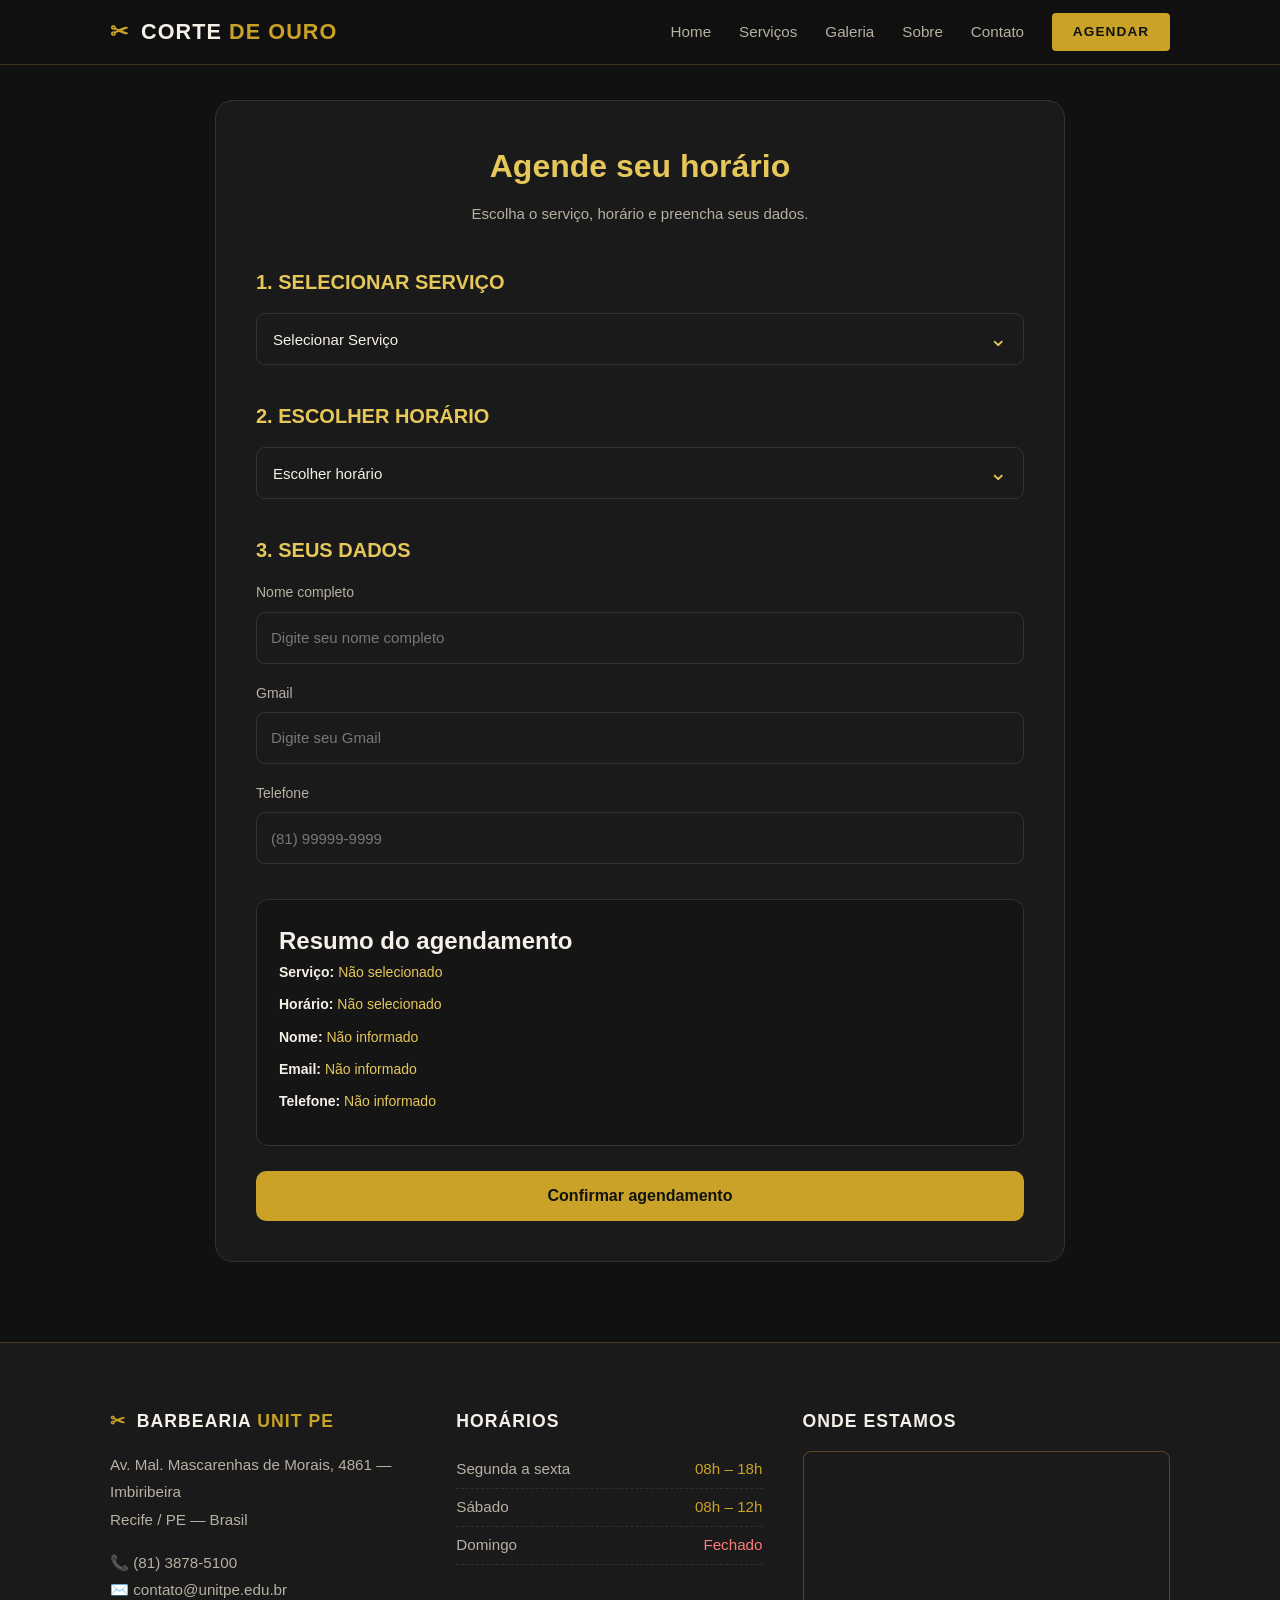
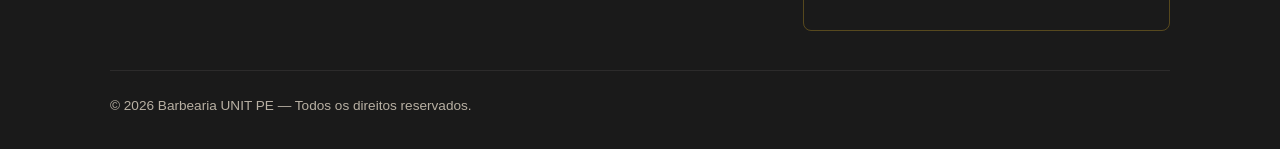
==== agendar.html @ b355db95 "feat(agendamento): adicionar página agendar.html com CSS e JS específicos + .gitattributes" ====
<!DOCTYPE html>
<html lang="pt-BR">

<head>
    <meta charset="UTF-8">
    <meta name="viewport" content="width=device-width, initial-scale=1.0">

    <title>Agendamento | Barbearia</title>

    <link rel="stylesheet" href="css/agendar.css">
    <link rel="stylesheet" href="css/styles.css" />

</head>

<body>
    <!-- ===== NAVBAR ===== -->
    <header class="navbar" id="topo">
        <div class="container navbar__inner">
            <a href="/index.html" class="navbar__logo">
                <span class="logo__icon">✂</span> Corte <span class="logo__gold">de Ouro</span>
            </a>

            <nav class="navbar__menu" id="menu">
                <a href="/index.html">Home</a>
                <a href="planos.html">Serviços</a>
                <a href="index.html#galeria">Galeria</a>
                <a href="index.html#sobre">Sobre</a>
                <a href="index.html#contato">Contato</a>
                <a href="agendar.html" class="btn btn--small">Agendar</a>
            </nav>


            <button class="navbar__toggle" id="menu-toggle" aria-label="Abrir menu">
                <span></span><span></span><span></span>
            </button>
        </div>
    </header>



    <main class="agendamento">

        <div class="cabecalho">
            <h1>Agende seu horário</h1>
            <p>Escolha o serviço, horário e preencha seus dados.</p>
        </div>


        <form id="formAgendamento">


            <!-- SERVIÇO -->
            <section class="etapa">


                <h2>1. Selecionar Serviço</h2>


                <div class="select-custom" id="servicoSelect">


                    <button type="button" class="select-header">
                        <span id="servicoTexto">Selecionar Serviço</span>


                        <span class="seta">⌄</span>
                    </button>


                    <div class="select-opcoes">


                        <button type="button" class="opcao" data-servico="Corte">
                            Corte
                        </button>


                        <button type="button" class="opcao" data-servico="Barba">
                            Barba
                        </button>


                        <button type="button" class="opcao" data-servico="Corte + Barba">
                            Corte + Barba
                        </button>


                        <button type="button" class="opcao" data-servico="Corte Infantil">
                            Corte Infantil
                        </button>


                        <button type="button" class="opcao" data-servico="Sobrancelha">
                            Sobrancelha
                        </button>


                        <button type="button" class="opcao" data-servico="Luzes / Platinado">
                            Luzes / Platinado
                        </button>


                    </div>


                </div>


                <input type="hidden" id="servicoSelecionado" required>


            </section>




            <!-- HORÁRIO -->
            <section class="etapa">


                <h2>2. Escolher Horário</h2>


                <div class="select-custom" id="horarioSelect">


                    <button type="button" class="select-header">


                        <span id="horarioTexto">
                            Escolher horário
                        </span>


                        <span class="seta">⌄</span>


                    </button>




                    <div class="select-opcoes horarios">


                        <button type="button" class="opcao" data-horario="08:00">
                            08:00
                        </button>


                        <button type="button" class="opcao" data-horario="08:30">
                            08:30
                        </button>


                        <button type="button" class="opcao" data-horario="09:00">
                            09:00
                        </button>


                        <button type="button" class="opcao" data-horario="09:30">
                            09:30
                        </button>


                        <button type="button" class="opcao" data-horario="10:00">
                            10:00
                        </button>


                        <button type="button" class="opcao" data-horario="10:30">
                            10:30
                        </button>


                        <button type="button" class="opcao" data-horario="11:00">
                            11:00
                        </button>


                        <button type="button" class="opcao" data-horario="11:30">
                            11:30
                        </button>


                        <button type="button" class="opcao" data-horario="13:00">
                            13:00
                        </button>


                        <button type="button" class="opcao" data-horario="13:30">
                            13:30
                        </button>


                        <button type="button" class="opcao" data-horario="14:00">
                            14:00
                        </button>


                        <button type="button" class="opcao" data-horario="14:30">
                            14:30
                        </button>


                        <button type="button" class="opcao" data-horario="15:00">
                            15:00
                        </button>


                        <button type="button" class="opcao" data-horario="15:30">
                            15:30
                        </button>


                        <button type="button" class="opcao" data-horario="16:00">
                            16:00
                        </button>


                        <button type="button" class="opcao" data-horario="16:30">
                            16:30
                        </button>


                        <button type="button" class="opcao" data-horario="17:00">
                            17:00
                        </button>


                        <button type="button" class="opcao" data-horario="17:30">
                            17:30
                        </button>


                        <button type="button" class="opcao" data-horario="18:00">
                            18:00
                        </button>


                    </div>


                </div>


                <input type="hidden" id="horarioSelecionado" required>


            </section>




            <!-- DADOS DO CLIENTE -->
            <section class="etapa">


                <h2>3. Seus dados</h2>


                <div class="campo">


                    <label for="nome">
                        Nome completo
                    </label>


                    <input type="text" id="nome" name="nome" placeholder="Digite seu nome completo" required>


                </div>




                <div class="campo">


                    <label for="email">
                        Gmail
                    </label>


                    <input type="email" id="email" name="email" placeholder="Digite seu Gmail" required>


                </div>




                <div class="campo">


                    <label for="telefone">
                        Telefone
                    </label>


                    <input type="tel" id="telefone" name="telefone" placeholder="(81) 99999-9999" maxlength="15"
                        required>


                </div>


            </section>




            <!-- RESUMO -->
            <section class="resumo">


                <h2>Resumo do agendamento</h2>


                <p>
                    <strong>Serviço:</strong>
                    <span id="resumoServico">Não selecionado</span>
                </p>


                <p>
                    <strong>Horário:</strong>
                    <span id="resumoHorario">Não selecionado</span>
                </p>


            </section>




            <button type="submit" class="btn-agendar">
                Confirmar agendamento
            </button>


        </form>

    </main>
    <footer class="footer" id="contato">
        <div class="container">
            <div class="footer__grid">
                <div class="footer__coluna">
                    <h3 class="footer__titulo"><span class="logo__icon">✂</span> Barbearia <span class="logo__gold">UNIT
                            PE</span></h3>
                    <p class="footer__texto">
                        Av. Mal. Mascarenhas de Morais, 4861 — Imbiribeira<br />
                        Recife / PE — Brasil
                    </p>
                    <p class="footer__texto">
                        📞 (81) 3878-5100<br />
                        ✉️ contato@unitpe.edu.br
                    </p>
                </div>

                <div class="footer__coluna">
                    <h3 class="footer__titulo">Horários</h3>
                    <ul class="footer__horarios">
                        <li><span>Segunda a sexta</span> <span>08h – 18h</span></li>
                        <li><span>Sábado</span> <span>08h – 12h</span></li>
                        <li><span>Domingo</span> <span class="footer__fechado">Fechado</span></li>
                    </ul>
                </div>

                <div class="footer__coluna">
                    <h3 class="footer__titulo">Onde estamos</h3>
                    <iframe class="footer__mapa"
                        src="https://www.openstreetmap.org/export/embed.html?bbox=-34.9180%2C-8.1210%2C-34.9080%2C-8.1150&amp;layer=mapnik&amp;marker=-8.1180%2C-34.9130"
                        title="Mapa da localização da UNIT PE Imbiribeira" loading="lazy">
                    </iframe>
                </div>
            </div>

            <div class="footer__base">
                <p>© 2026 Barbearia UNIT PE — Todos os direitos reservados.</p>
            </div>
        </div>
    </footer>

    <script src="js/script_agendar.js"></script>



</body>

</html>
---- css/agendar.css ----
:root {
   --cor-fundo: #111111;
   --cor-fundo-2: #1a1a1a;
   --cor-texto: #f5f0e8;
   --cor-texto-suave: #b8b0a3;
   --cor-ouro: #c9a227;
   --cor-ouro-claro: #e6c75a;
   --fonte-titulo: "Oswald", sans-serif;
   --fonte-texto: "Inter", sans-serif;
   --largura-max: 1100px;
   --borda: #333333;
 }
 
 /* Reset */
 * {
   margin: 0;
   padding: 0;
   box-sizing: border-box;
 }
 
 html { scroll-behavior: smooth; }
 
 body {
   font-family: var(--fonte-texto);
   background: var(--cor-fundo);
   color: var(--cor-texto);
   line-height: 1.6;
 }
 
 .container {
   max-width: var(--largura-max);
   margin: 0 auto;
   padding: 0 1.25rem;
 }
 
 /* ===== Botões ===== */
 .btn {
   display: inline-block;
   background: var(--cor-ouro);
   color: #111;
   font-family: var(--fonte-titulo);
   font-weight: 700;
   text-transform: uppercase;
   letter-spacing: 0.08em;
   text-decoration: none;
   padding: 0.9rem 2.2rem;
   border-radius: 4px;
   transition: background 0.25s, transform 0.25s;
 }
 .btn:hover { background: var(--cor-ouro-claro); transform: translateY(-2px); }
 .btn--outline { background: transparent; color: var(--cor-texto); border: 2px solid var(--cor-ouro); }
 .btn--outline:hover { background: rgba(201,162,39,0.15); }
 .btn--small { padding: 0.5rem 1.3rem; font-size: 0.85rem; }
 
 /* ===== Navbar ===== */
 .navbar {
   position: fixed; top: 0; left: 0; right: 0;
   z-index: 100;
   background: rgba(17,17,17,0.85);
   backdrop-filter: blur(8px);
   border-bottom: 1px solid rgba(201,162,39,0.25);
 }
 .navbar__inner { display: flex; align-items: center; justify-content: space-between; height: 64px; }
 .navbar__logo {
   font-family: var(--fonte-titulo);
   font-size: 1.35rem; font-weight: 700;
   text-transform: uppercase; letter-spacing: 0.05em;
   color: var(--cor-texto); text-decoration: none;
 }
 .logo__icon { color: var(--cor-ouro); margin-right: 0.3rem; }
 .logo__gold { color: var(--cor-ouro); }
 .navbar__menu { display: flex; align-items: center; gap: 1.75rem; }
 .navbar__menu a:not(.btn) {
   color: var(--cor-texto-suave);
   text-decoration: none;
   font-size: 0.95rem; font-weight: 500;
   transition: color 0.2s;
 }
 .navbar__menu a:not(.btn):hover { color: var(--cor-ouro-claro); }
 .navbar__toggle {
   display: none; flex-direction: column; gap: 5px;
   background: none; border: none; cursor: pointer; padding: 6px;
 }
 .navbar__toggle span {
   width: 26px; height: 3px; background: var(--cor-ouro);
   border-radius: 2px; transition: transform 0.3s, opacity 0.3s;
 }
 .navbar__toggle.aberto span:nth-child(1) { transform: translateY(8px) rotate(45deg); }
 .navbar__toggle.aberto span:nth-child(2) { opacity: 0; }
 .navbar__toggle.aberto span:nth-child(3) { transform: translateY(-8px) rotate(-45deg); }
 
 /* ===== Formulário de Agendamento ===== */
 .agendamento {
   max-width: 850px;
   margin: 100px auto 80px;
   background: var(--cor-fundo-2);
   border: 1px solid var(--borda);
   border-radius: 18px;
   padding: 40px;
 }
 .cabecalho { text-align: center; margin-bottom: 40px; }
 .cabecalho h1 { color: var(--cor-ouro-claro); font-size: 32px; margin-bottom: 10px; }
 .cabecalho p { color: var(--cor-texto-suave); font-size: 15px; }
 
 .etapa { margin-bottom: 30px; }
 .etapa h2 { font-size: 19px; margin-bottom: 12px; color: var(--cor-texto); }
 
 .campo { margin-bottom: 18px; }
 .campo label { display: block; margin-bottom: 8px; font-size: 14px; color: var(--cor-texto-suave); }
 .campo input {
   width: 100%; height: 52px; padding: 14px;
   background: var(--cor-fundo-2);
   border: 1px solid var(--borda);
   border-radius: 9px; outline: none;
   color: var(--cor-texto); font-size: 15px;
   transition: 0.25s;
 }
 .campo input::placeholder { color: #777; }
 .campo input:focus { border-color: var(--cor-ouro); }
 
 .resumo {
   background: #151515;
   border: 1px solid var(--borda);
   border-radius: 12px;
   padding: 22px;
   margin-top: 30px; margin-bottom: 25px;
 }
 .resumo p { color: var(--cor-texto-suave); margin-bottom: 10px; font-size: 14px; }
 .resumo strong { color: var(--cor-texto); }
 .resumo span { color: var(--cor-ouro-claro); }
 
 .btn-agendar {
   width: 100%; padding: 16px;
   border: none; border-radius: 10px;
   background: var(--cor-ouro);
   color: #111; font-size: 16px; font-weight: bold;
   cursor: pointer; transition: 0.25s;
 }
 .btn-agendar:hover { background: var(--cor-ouro-claro); transform: translateY(-2px); }
 
 /* ===== Footer ===== */
 .footer {
   padding: 4rem 0 2rem;
   border-top: 1px solid rgba(201,162,39,0.25);
   background: var(--cor-fundo-2);
   color: var(--cor-texto-suave);
   font-size: 0.95rem;
 }
 .footer__grid {
   display: grid;
   grid-template-columns: 1fr 1fr 1.2fr;
   gap: 2.5rem;
   margin-bottom: 2rem;
   align-items: start;
 }
 .footer__titulo {
   font-family: var(--fonte-titulo);
   font-size: 1.1rem;
   text-transform: uppercase;
   letter-spacing: 0.06em;
   color: var(--cor-texto);
   margin-bottom: 1rem;
 }
 .footer__texto { margin-bottom: 1rem; line-height: 1.8; }
 .footer__horarios { list-style: none; }
 .footer__horarios li {
   display: flex; justify-content: space-between;
   gap: 1rem; padding: 0.4rem 0;
   border-bottom: 1px dashed rgba(245,240,232,0.1);
 }
 .footer__horarios li span:last-child { color: var(--cor-ouro); }
 .footer__fechado { color: #ff7b7b !important; }
 .footer__mapa {
   width: 100%; height: 180px;
   border: 1px solid rgba(201,162,39,0.35);
   border-radius: 8px;
 }
 .footer__base {
   display: flex; justify-content: space-between;
   gap: 1rem; flex-wrap: wrap;
   padding-top: 1.5rem;
   border-top: 1px solid rgba(245,240,232,0.08);
   font-size: 0.85rem;
 }
 .footer__credito { color: var(--cor-ouro); }
 
 /* ===== Responsivo ===== */
 @media (max-width: 768px) {
   .footer__grid { grid-template-columns: 1fr; gap: 2rem; }
   .footer__base { flex-direction: column; text-align: center; }
   .navbar__toggle { display: flex; }
   .navbar__menu {
     position: fixed; top: 64px; left: 0; right: 0;
     flex-direction: column; gap: 1.25
   }}

   /* ===== SEÇÃO DE AGENDAMENTO ===== */
.etapa {
   margin-bottom: 35px;
 }
 
 .etapa h2 {
   font-size: 20px;
   color: var(--cor-ouro-claro);
   margin-bottom: 15px;
   font-family: var(--fonte-titulo);
   text-transform: uppercase;
 }
 
 /* Select principal */
 .select-custom {
   position: relative;
   width: 100%;
 }
 
 .select-header {
   width: 100%;
   height: 52px;
   padding: 0 16px;
   display: flex;
   align-items: center;
   justify-content: space-between;
   background: var(--cor-fundo-2);
   border: 1px solid var(--borda);
   border-radius: 9px;
   color: var(--cor-texto);
   font-size: 15px;
   cursor: pointer;
   transition: 0.25s;
 }
 
 .select-header:hover {
   border-color: var(--cor-ouro);
 }
 
 /* Ícone da seta */
 .seta {
   font-size: 22px;
   color: var(--cor-ouro-claro);
   transition: transform 0.25s;
 }
 
 .select-custom.aberto .seta {
   transform: rotate(180deg);
 }
 
 /* Opções */
 .select-opcoes {
   display: none;
   margin-top: 6px;
   background: var(--cor-fundo-2);
   border: 1px solid var(--borda);
   border-radius: 9px;
   overflow: hidden;
 }
 
 .select-custom.aberto .select-opcoes {
   display: block;
   animation: aparecer 0.2s ease;
 }
 
 .opcao {
   display: block;
   width: 100%;
   padding: 14px 16px;
   border-bottom: 1px solid #303030;
   background: transparent;
   color: var(--cor-texto);
   text-align: left;
   font-size: 15px;
   cursor: pointer;
   transition: 0.2s;
 }
 
 .opcao:hover {
   background: var(--cor-ouro);
   color: #111;
 }
 
 .opcao.selecionada {
   background: var(--cor-ouro);
   color: #111;
   font-weight: bold;
 }
 
 /* Horários em grid */
 .select-opcoes.horarios {
   display: none;
   padding: 10px;
   grid-template-columns: repeat(3, 1fr);
   gap: 8px;
 }
 
 .select-custom.aberto .select-opcoes.horarios {
   display: grid;
 }
 
 .select-opcoes.horarios .opcao {
   border: 1px solid var(--borda);
   border-radius: 7px;
   text-align: center;
   padding: 12px 5px;
 }
 
 /* Animação */
 @keyframes aparecer {
   from { opacity: 0; transform: translateY(-5px); }
   to { opacity: 1; transform: translateY(0); }
 }
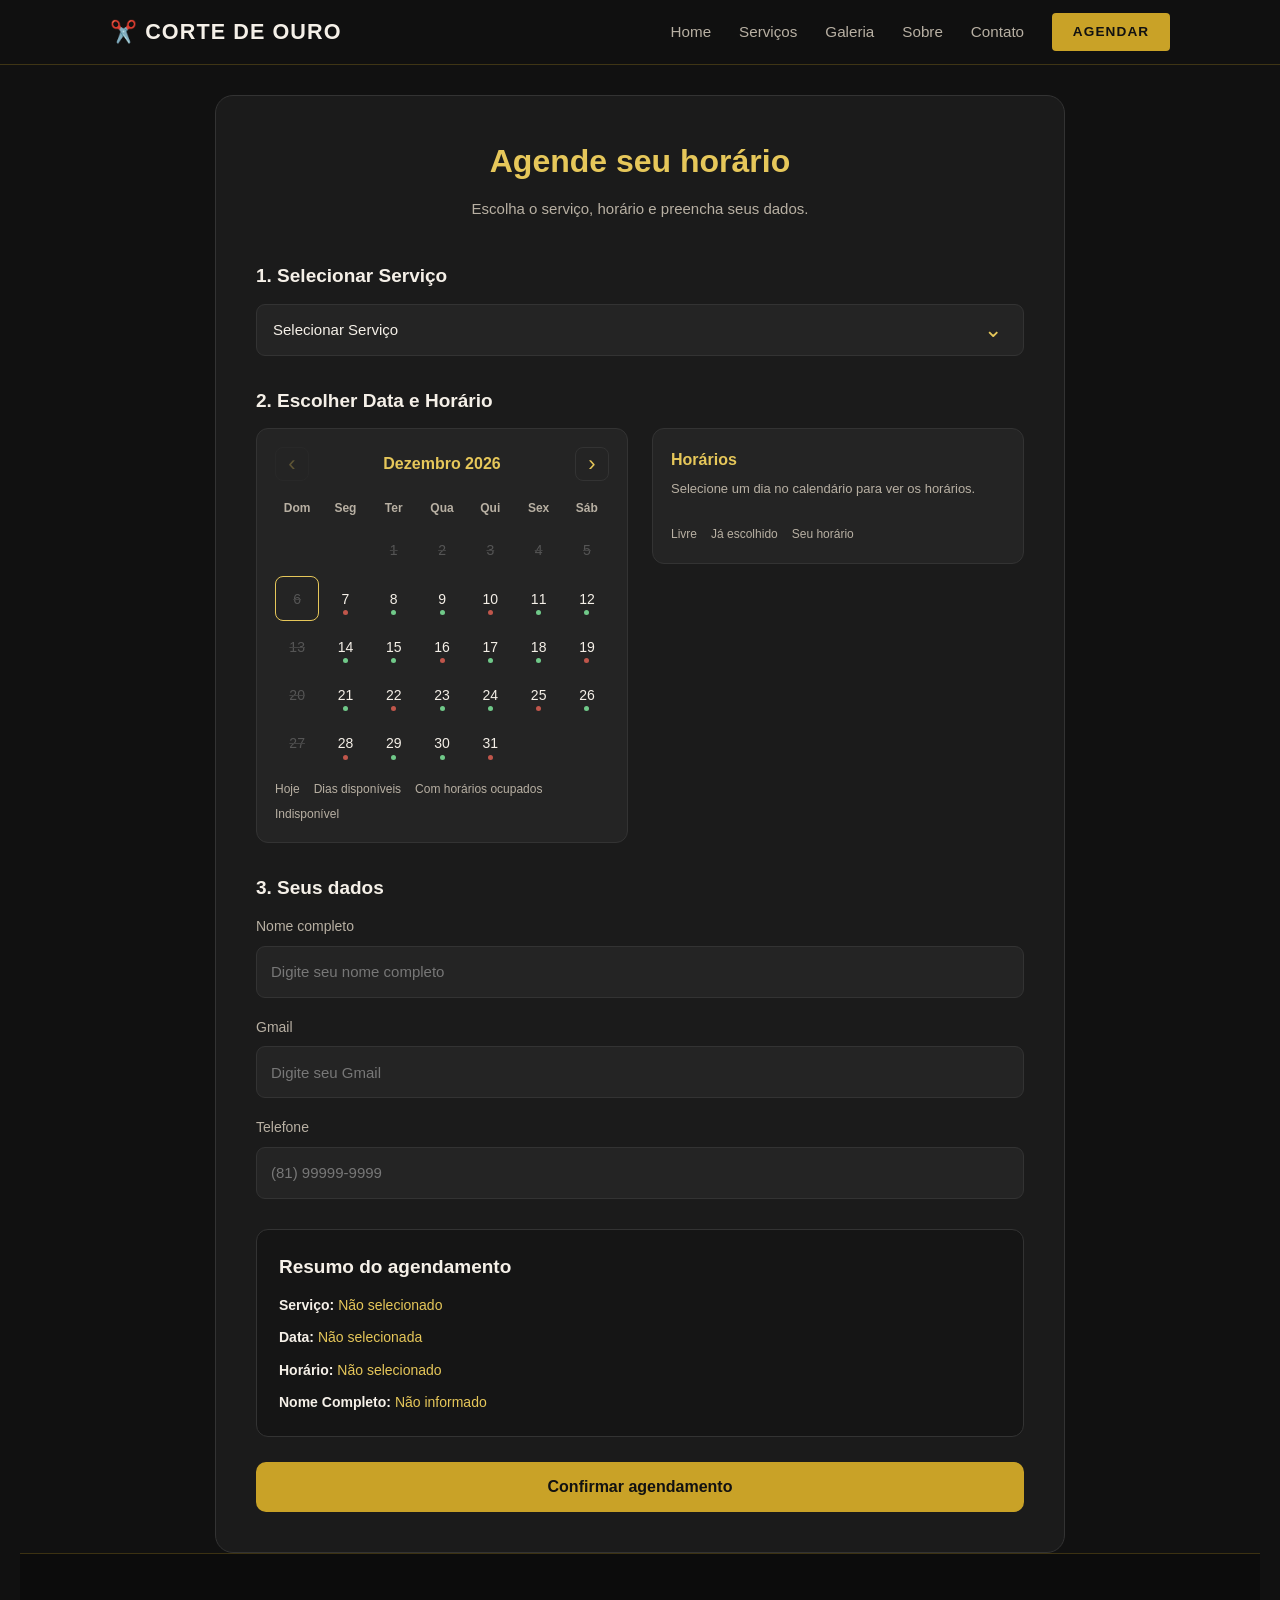
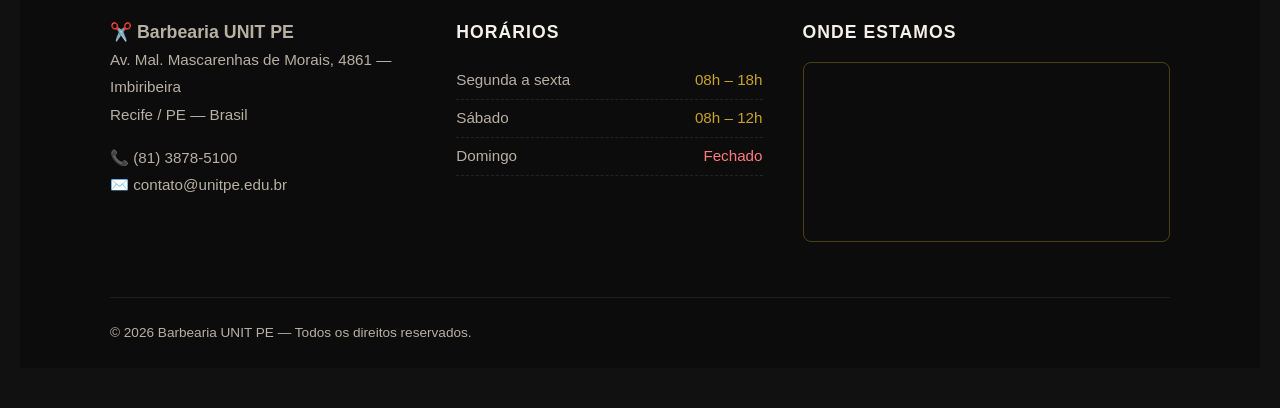
==== commit 3209b837: "agendar atualizado" ====
--- a/agendar.html
+++ b/agendar.html
@@ -8,7 +8,7 @@
     <title>Agendamento | Barbearia</title>
 
     <link rel="stylesheet" href="css/agendar.css">
-    <link rel="stylesheet" href="css/styles.css" />
+    <link rel="stylesheet" href="css/style.css" />
 
 </head>
 
@@ -16,19 +16,18 @@
     <!-- ===== NAVBAR ===== -->
     <header class="navbar" id="topo">
         <div class="container navbar__inner">
-            <a href="/index.html" class="navbar__logo">
-                <span class="logo__icon">✂</span> Corte <span class="logo__gold">de Ouro</span>
+            <a href="index.html" class="navbar__logo">
+                <span class="logo_icon">✂️</span> Corte <span class="logo_gold">de Ouro</span>
             </a>
 
             <nav class="navbar__menu" id="menu">
-                <a href="/index.html">Home</a>
+                <a href="index.html">Home</a>
                 <a href="planos.html">Serviços</a>
-                <a href="index.html#galeria">Galeria</a>
+                <a href="galeria.html">Galeria</a>
                 <a href="index.html#sobre">Sobre</a>
                 <a href="index.html#contato">Contato</a>
                 <a href="agendar.html" class="btn btn--small">Agendar</a>
             </nav>
-
 
             <button class="navbar__toggle" id="menu-toggle" aria-label="Abrir menu">
                 <span></span><span></span><span></span>
@@ -36,8 +35,6 @@
         </div>
     </header>
 
-
-
     <main class="agendamento">
 
         <div class="cabecalho">
@@ -45,309 +42,172 @@
             <p>Escolha o serviço, horário e preencha seus dados.</p>
         </div>
 
-
         <form id="formAgendamento">
 
+            <!-- MENSAGEM DE SUCESSO -->
+            <div class="mensagem-sucesso" id="mensagemSucesso" hidden></div>
 
             <!-- SERVIÇO -->
             <section class="etapa">
 
-
                 <h2>1. Selecionar Serviço</h2>
 
-
                 <div class="select-custom" id="servicoSelect">
-
 
                     <button type="button" class="select-header">
                         <span id="servicoTexto">Selecionar Serviço</span>
-
-
                         <span class="seta">⌄</span>
                     </button>
 
-
                     <div class="select-opcoes">
-
-
-                        <button type="button" class="opcao" data-servico="Corte">
-                            Corte
-                        </button>
-
-
-                        <button type="button" class="opcao" data-servico="Barba">
-                            Barba
-                        </button>
-
-
-                        <button type="button" class="opcao" data-servico="Corte + Barba">
-                            Corte + Barba
-                        </button>
-
-
-                        <button type="button" class="opcao" data-servico="Corte Infantil">
-                            Corte Infantil
-                        </button>
-
-
-                        <button type="button" class="opcao" data-servico="Sobrancelha">
-                            Sobrancelha
-                        </button>
-
-
-                        <button type="button" class="opcao" data-servico="Luzes / Platinado">
-                            Luzes / Platinado
-                        </button>
-
-
+                        <button type="button" class="opcao" data-servico="Corte">Corte</button>
+                        <button type="button" class="opcao" data-servico="Barba">Barba</button>
+                        <button type="button" class="opcao" data-servico="Corte + Barba">Corte + Barba</button>
+                        <button type="button" class="opcao" data-servico="Corte Infantil">Corte Infantil</button>
+                        <button type="button" class="opcao" data-servico="Sobrancelha">Sobrancelha</button>
+                        <button type="button" class="opcao" data-servico="Luzes / Platinado">Luzes / Platinado</button>
                     </div>
 
-
-                </div>
-
-
-                <input type="hidden" id="servicoSelecionado" required>
-
-
-            </section>
-
-
-
-
-            <!-- HORÁRIO -->
+                </div>
+
+                <input type="hidden" id="servicoSelecionado">
+
+            </section>
+
+            <!-- DATA E HORÁRIO -->
             <section class="etapa">
 
-
-                <h2>2. Escolher Horário</h2>
-
-
-                <div class="select-custom" id="horarioSelect">
-
-
-                    <button type="button" class="select-header">
-
-
-                        <span id="horarioTexto">
-                            Escolher horário
-                        </span>
-
-
-                        <span class="seta">⌄</span>
-
-
-                    </button>
-
-
-
-
-                    <div class="select-opcoes horarios">
-
-
-                        <button type="button" class="opcao" data-horario="08:00">
-                            08:00
-                        </button>
-
-
-                        <button type="button" class="opcao" data-horario="08:30">
-                            08:30
-                        </button>
-
-
-                        <button type="button" class="opcao" data-horario="09:00">
-                            09:00
-                        </button>
-
-
-                        <button type="button" class="opcao" data-horario="09:30">
-                            09:30
-                        </button>
-
-
-                        <button type="button" class="opcao" data-horario="10:00">
-                            10:00
-                        </button>
-
-
-                        <button type="button" class="opcao" data-horario="10:30">
-                            10:30
-                        </button>
-
-
-                        <button type="button" class="opcao" data-horario="11:00">
-                            11:00
-                        </button>
-
-
-                        <button type="button" class="opcao" data-horario="11:30">
-                            11:30
-                        </button>
-
-
-                        <button type="button" class="opcao" data-horario="13:00">
-                            13:00
-                        </button>
-
-
-                        <button type="button" class="opcao" data-horario="13:30">
-                            13:30
-                        </button>
-
-
-                        <button type="button" class="opcao" data-horario="14:00">
-                            14:00
-                        </button>
-
-
-                        <button type="button" class="opcao" data-horario="14:30">
-                            14:30
-                        </button>
-
-
-                        <button type="button" class="opcao" data-horario="15:00">
-                            15:00
-                        </button>
-
-
-                        <button type="button" class="opcao" data-horario="15:30">
-                            15:30
-                        </button>
-
-
-                        <button type="button" class="opcao" data-horario="16:00">
-                            16:00
-                        </button>
-
-
-                        <button type="button" class="opcao" data-horario="16:30">
-                            16:30
-                        </button>
-
-
-                        <button type="button" class="opcao" data-horario="17:00">
-                            17:00
-                        </button>
-
-
-                        <button type="button" class="opcao" data-horario="17:30">
-                            17:30
-                        </button>
-
-
-                        <button type="button" class="opcao" data-horario="18:00">
-                            18:00
-                        </button>
-
+                <h2>2. Escolher Data e Horário</h2>
+
+                <div class="agenda">
+
+                    <!-- CALENDÁRIO -->
+                    <div class="calendario" aria-label="Calendário de agendamento">
+
+                        <div class="calendario__topo">
+                            <button type="button" class="calendario__nav" id="mesAnterior"
+                                aria-label="Mês anterior">‹</button>
+                            <h3 id="calendarioTitulo">Mês Ano</h3>
+                            <button type="button" class="calendario__nav" id="mesProximo"
+                                aria-label="Próximo mês">›</button>
+                        </div>
+
+                        <div class="calendario__semana" aria-hidden="true">
+                            <span>Dom</span>
+                            <span>Seg</span>
+                            <span>Ter</span>
+                            <span>Qua</span>
+                            <span>Qui</span>
+                            <span>Sex</span>
+                            <span>Sáb</span>
+                        </div>
+
+                        <div class="calendario__dias" id="calendarioDias"></div>
+
+                        <div class="legenda">
+                            <span class="legenda_item"><i class="legendacor legenda_cor--hoje"></i> Hoje</span>
+                            <span class="legenda_item"><i class="legendacor legenda_cor--disponivel"></i> Dias
+                                disponíveis</span>
+                            <span class="legenda_item"><i class="legendacor legenda_cor--parcial"></i> Com horários
+                                ocupados</span>
+                            <span class="legenda_item"><i class="legendacor legenda_cor--fechado"></i>
+                                Indisponível</span>
+                        </div>
 
                     </div>
 
-
-                </div>
-
-
-                <input type="hidden" id="horarioSelecionado" required>
-
-
-            </section>
-
-
-
+                    <!-- HORÁRIOS DO DIA -->
+                    <div class="horarios-painel">
+
+                        <h3 id="horariosTitulo">Horários</h3>
+                        <p class="horarios-aviso" id="horariosAviso">Selecione um dia no calendário para ver os
+                            horários.</p>
+
+                        <div class="horarios-grid" id="horariosGrid"></div>
+
+                        <div class="legenda">
+                            <span class="legenda_item"><i class="legendacor legenda_cor--livre"></i> Livre</span>
+                            <span class="legenda_item"><i class="legendacor legenda_cor--ocupado"></i> Já
+                                escolhido</span>
+                            <span class="legenda_item"><i class="legendacor legenda_cor--selecionado"></i> Seu
+                                horário</span>
+                        </div>
+
+                    </div>
+
+                </div>
+
+                <input type="hidden" id="dataSelecionada">
+                <input type="hidden" id="horarioSelecionado">
+
+            </section>
 
             <!-- DADOS DO CLIENTE -->
             <section class="etapa">
 
-
                 <h2>3. Seus dados</h2>
 
-
                 <div class="campo">
-
-
-                    <label for="nome">
-                        Nome completo
-                    </label>
-
-
+                    <label for="nome">Nome completo</label>
                     <input type="text" id="nome" name="nome" placeholder="Digite seu nome completo" required>
-
-
-                </div>
-
-
-
+                </div>
 
                 <div class="campo">
-
-
-                    <label for="email">
-                        Gmail
-                    </label>
-
-
+                    <label for="email">Gmail</label>
                     <input type="email" id="email" name="email" placeholder="Digite seu Gmail" required>
-
-
-                </div>
-
-
-
+                </div>
 
                 <div class="campo">
-
-
-                    <label for="telefone">
-                        Telefone
-                    </label>
-
-
+                    <label for="telefone">Telefone</label>
                     <input type="tel" id="telefone" name="telefone" placeholder="(81) 99999-9999" maxlength="15"
                         required>
-
-
-                </div>
-
-
-            </section>
-
-
-
+                </div>
+
+            </section>
 
             <!-- RESUMO -->
             <section class="resumo">
 
-
                 <h2>Resumo do agendamento</h2>
-
 
                 <p>
                     <strong>Serviço:</strong>
                     <span id="resumoServico">Não selecionado</span>
                 </p>
 
+                <p>
+                    <strong>Data:</strong>
+                    <span id="resumoData">Não selecionada</span>
+                </p>
 
                 <p>
                     <strong>Horário:</strong>
                     <span id="resumoHorario">Não selecionado</span>
                 </p>
 
-
-            </section>
-
-
-
+                <p>
+                    <strong>Nome Completo:</strong>
+                    <span id="resumoNome">Não selecionado</span>
+                </p>
+
+            </section>
+
+            <!-- MENSAGEM DE ERRO -->
+            <div class="erro-etapa" id="erroAgendamento" hidden></div>
 
             <button type="submit" class="btn-agendar">
                 Confirmar agendamento
             </button>
 
-
         </form>
 
     </main>
+
     <footer class="footer" id="contato">
         <div class="container">
             <div class="footer__grid">
                 <div class="footer__coluna">
-                    <h3 class="footer__titulo"><span class="logo__icon">✂</span> Barbearia <span class="logo__gold">UNIT
+                    <h3 class="footer_titulo"><span class="logoicon">✂️</span> Barbearia <span class="logo_gold">UNIT
                             PE</span></h3>
                     <p class="footer__texto">
                         Av. Mal. Mascarenhas de Morais, 4861 — Imbiribeira<br />
@@ -378,15 +238,14 @@
             </div>
 
             <div class="footer__base">
-                <p>© 2026 Barbearia UNIT PE — Todos os direitos reservados.</p>
+                <p>©️ 2026 Barbearia UNIT PE — Todos os direitos reservados.</p>
             </div>
         </div>
     </footer>
 
+    <!-- Se o menu mobile usa outro arquivo (ex.: js/script.js), inclua-o aqui também -->
     <script src="js/script_agendar.js"></script>
 
-
-
 </body>
 
 </html>
--- a/css/agendar.css
+++ b/css/agendar.css
@@ -1,310 +1,701 @@
+/* =====================================================
+  AGENDAMENTO - BARBEARIA
+  ===================================================== */
+
+
+* {
+  margin: 0;
+  padding: 0;
+  box-sizing: border-box;
+}
+
+
 :root {
-   --cor-fundo: #111111;
-   --cor-fundo-2: #1a1a1a;
-   --cor-texto: #f5f0e8;
-   --cor-texto-suave: #b8b0a3;
-   --cor-ouro: #c9a227;
-   --cor-ouro-claro: #e6c75a;
-   --fonte-titulo: "Oswald", sans-serif;
-   --fonte-texto: "Inter", sans-serif;
-   --largura-max: 1100px;
-   --borda: #333333;
- }
- 
- /* Reset */
- * {
-   margin: 0;
-   padding: 0;
-   box-sizing: border-box;
- }
- 
- html { scroll-behavior: smooth; }
- 
- body {
-   font-family: var(--fonte-texto);
-   background: var(--cor-fundo);
-   color: var(--cor-texto);
-   line-height: 1.6;
- }
- 
- .container {
-   max-width: var(--largura-max);
-   margin: 0 auto;
-   padding: 0 1.25rem;
- }
- 
- /* ===== Botões ===== */
- .btn {
-   display: inline-block;
-   background: var(--cor-ouro);
-   color: #111;
-   font-family: var(--fonte-titulo);
-   font-weight: 700;
-   text-transform: uppercase;
-   letter-spacing: 0.08em;
-   text-decoration: none;
-   padding: 0.9rem 2.2rem;
-   border-radius: 4px;
-   transition: background 0.25s, transform 0.25s;
- }
- .btn:hover { background: var(--cor-ouro-claro); transform: translateY(-2px); }
- .btn--outline { background: transparent; color: var(--cor-texto); border: 2px solid var(--cor-ouro); }
- .btn--outline:hover { background: rgba(201,162,39,0.15); }
- .btn--small { padding: 0.5rem 1.3rem; font-size: 0.85rem; }
- 
- /* ===== Navbar ===== */
- .navbar {
-   position: fixed; top: 0; left: 0; right: 0;
-   z-index: 100;
-   background: rgba(17,17,17,0.85);
-   backdrop-filter: blur(8px);
-   border-bottom: 1px solid rgba(201,162,39,0.25);
- }
- .navbar__inner { display: flex; align-items: center; justify-content: space-between; height: 64px; }
- .navbar__logo {
-   font-family: var(--fonte-titulo);
-   font-size: 1.35rem; font-weight: 700;
-   text-transform: uppercase; letter-spacing: 0.05em;
-   color: var(--cor-texto); text-decoration: none;
- }
- .logo__icon { color: var(--cor-ouro); margin-right: 0.3rem; }
- .logo__gold { color: var(--cor-ouro); }
- .navbar__menu { display: flex; align-items: center; gap: 1.75rem; }
- .navbar__menu a:not(.btn) {
-   color: var(--cor-texto-suave);
-   text-decoration: none;
-   font-size: 0.95rem; font-weight: 500;
-   transition: color 0.2s;
- }
- .navbar__menu a:not(.btn):hover { color: var(--cor-ouro-claro); }
- .navbar__toggle {
-   display: none; flex-direction: column; gap: 5px;
-   background: none; border: none; cursor: pointer; padding: 6px;
- }
- .navbar__toggle span {
-   width: 26px; height: 3px; background: var(--cor-ouro);
-   border-radius: 2px; transition: transform 0.3s, opacity 0.3s;
- }
- .navbar__toggle.aberto span:nth-child(1) { transform: translateY(8px) rotate(45deg); }
- .navbar__toggle.aberto span:nth-child(2) { opacity: 0; }
- .navbar__toggle.aberto span:nth-child(3) { transform: translateY(-8px) rotate(-45deg); }
- 
- /* ===== Formulário de Agendamento ===== */
- .agendamento {
-   max-width: 850px;
-   margin: 100px auto 80px;
-   background: var(--cor-fundo-2);
-   border: 1px solid var(--borda);
-   border-radius: 18px;
-   padding: 40px;
- }
- .cabecalho { text-align: center; margin-bottom: 40px; }
- .cabecalho h1 { color: var(--cor-ouro-claro); font-size: 32px; margin-bottom: 10px; }
- .cabecalho p { color: var(--cor-texto-suave); font-size: 15px; }
- 
- .etapa { margin-bottom: 30px; }
- .etapa h2 { font-size: 19px; margin-bottom: 12px; color: var(--cor-texto); }
- 
- .campo { margin-bottom: 18px; }
- .campo label { display: block; margin-bottom: 8px; font-size: 14px; color: var(--cor-texto-suave); }
- .campo input {
-   width: 100%; height: 52px; padding: 14px;
-   background: var(--cor-fundo-2);
-   border: 1px solid var(--borda);
-   border-radius: 9px; outline: none;
-   color: var(--cor-texto); font-size: 15px;
-   transition: 0.25s;
- }
- .campo input::placeholder { color: #777; }
- .campo input:focus { border-color: var(--cor-ouro); }
- 
- .resumo {
-   background: #151515;
-   border: 1px solid var(--borda);
-   border-radius: 12px;
-   padding: 22px;
-   margin-top: 30px; margin-bottom: 25px;
- }
- .resumo p { color: var(--cor-texto-suave); margin-bottom: 10px; font-size: 14px; }
- .resumo strong { color: var(--cor-texto); }
- .resumo span { color: var(--cor-ouro-claro); }
- 
- .btn-agendar {
-   width: 100%; padding: 16px;
-   border: none; border-radius: 10px;
-   background: var(--cor-ouro);
-   color: #111; font-size: 16px; font-weight: bold;
-   cursor: pointer; transition: 0.25s;
- }
- .btn-agendar:hover { background: var(--cor-ouro-claro); transform: translateY(-2px); }
- 
- /* ===== Footer ===== */
- .footer {
-   padding: 4rem 0 2rem;
-   border-top: 1px solid rgba(201,162,39,0.25);
-   background: var(--cor-fundo-2);
-   color: var(--cor-texto-suave);
-   font-size: 0.95rem;
- }
- .footer__grid {
-   display: grid;
-   grid-template-columns: 1fr 1fr 1.2fr;
-   gap: 2.5rem;
-   margin-bottom: 2rem;
-   align-items: start;
- }
- .footer__titulo {
-   font-family: var(--fonte-titulo);
-   font-size: 1.1rem;
-   text-transform: uppercase;
-   letter-spacing: 0.06em;
-   color: var(--cor-texto);
-   margin-bottom: 1rem;
- }
- .footer__texto { margin-bottom: 1rem; line-height: 1.8; }
- .footer__horarios { list-style: none; }
- .footer__horarios li {
-   display: flex; justify-content: space-between;
-   gap: 1rem; padding: 0.4rem 0;
-   border-bottom: 1px dashed rgba(245,240,232,0.1);
- }
- .footer__horarios li span:last-child { color: var(--cor-ouro); }
- .footer__fechado { color: #ff7b7b !important; }
- .footer__mapa {
-   width: 100%; height: 180px;
-   border: 1px solid rgba(201,162,39,0.35);
-   border-radius: 8px;
- }
- .footer__base {
-   display: flex; justify-content: space-between;
-   gap: 1rem; flex-wrap: wrap;
-   padding-top: 1.5rem;
-   border-top: 1px solid rgba(245,240,232,0.08);
-   font-size: 0.85rem;
- }
- .footer__credito { color: var(--cor-ouro); }
- 
- /* ===== Responsivo ===== */
- @media (max-width: 768px) {
-   .footer__grid { grid-template-columns: 1fr; gap: 2rem; }
-   .footer__base { flex-direction: column; text-align: center; }
-   .navbar__toggle { display: flex; }
-   .navbar__menu {
-     position: fixed; top: 64px; left: 0; right: 0;
-     flex-direction: column; gap: 1.25
-   }}
-
-   /* ===== SEÇÃO DE AGENDAMENTO ===== */
+  --fundo: #111111;
+  --fundo-card: #1b1b1b;
+  --fundo-input: #242424;
+  --dourado: #c9a227;
+  --dourado-claro: #e6c75a;
+  --texto: #f5f0e8;
+  --texto-suave: #b8b0a3;
+  --borda: #333333;
+  --ocupado: #c0564b;
+}
+
+/* =====================================================
+  BODY
+  ===================================================== */
+
+body {
+  min-height: 100vh;
+  background: var(--fundo);
+  color: var(--texto);
+  font-family: Arial, Helvetica, sans-serif;
+  padding: 40px 20px;
+}
+
+/* =====================================================
+  CONTAINER
+  ===================================================== */
+
+.agendamento {
+  width: 100%;
+  max-width: 850px;
+  margin: 0 auto;
+  background: var(--fundo-card);
+  border: 1px solid var(--borda);
+  border-radius: 18px;
+  padding: 40px;
+  margin-top: 55px;
+  padding-top: 40px;
+}
+
+/* =====================================================
+  CABEÇALHO
+  ===================================================== */
+
+
+.cabecalho {
+  text-align: center;
+  margin-bottom: 40px;
+}
+
+
+.cabecalho h1 {
+  color: var(--dourado-claro);
+  font-size: 32px;
+  margin-bottom: 10px;
+}
+
+
+.cabecalho p {
+  color: var(--texto-suave);
+  font-size: 15px;
+}
+
+/* =====================================================
+  ETAPAS
+  ===================================================== */
+
+
 .etapa {
-   margin-bottom: 35px;
- }
- 
- .etapa h2 {
-   font-size: 20px;
-   color: var(--cor-ouro-claro);
-   margin-bottom: 15px;
-   font-family: var(--fonte-titulo);
-   text-transform: uppercase;
- }
- 
- /* Select principal */
- .select-custom {
-   position: relative;
-   width: 100%;
- }
- 
- .select-header {
-   width: 100%;
-   height: 52px;
-   padding: 0 16px;
-   display: flex;
-   align-items: center;
-   justify-content: space-between;
-   background: var(--cor-fundo-2);
-   border: 1px solid var(--borda);
-   border-radius: 9px;
-   color: var(--cor-texto);
-   font-size: 15px;
-   cursor: pointer;
-   transition: 0.25s;
- }
- 
- .select-header:hover {
-   border-color: var(--cor-ouro);
- }
- 
- /* Ícone da seta */
- .seta {
-   font-size: 22px;
-   color: var(--cor-ouro-claro);
-   transition: transform 0.25s;
- }
- 
- .select-custom.aberto .seta {
-   transform: rotate(180deg);
- }
- 
- /* Opções */
- .select-opcoes {
-   display: none;
-   margin-top: 6px;
-   background: var(--cor-fundo-2);
-   border: 1px solid var(--borda);
-   border-radius: 9px;
-   overflow: hidden;
- }
- 
- .select-custom.aberto .select-opcoes {
-   display: block;
-   animation: aparecer 0.2s ease;
- }
- 
- .opcao {
-   display: block;
-   width: 100%;
-   padding: 14px 16px;
-   border-bottom: 1px solid #303030;
-   background: transparent;
-   color: var(--cor-texto);
-   text-align: left;
-   font-size: 15px;
-   cursor: pointer;
-   transition: 0.2s;
- }
- 
- .opcao:hover {
-   background: var(--cor-ouro);
-   color: #111;
- }
- 
- .opcao.selecionada {
-   background: var(--cor-ouro);
-   color: #111;
-   font-weight: bold;
- }
- 
- /* Horários em grid */
- .select-opcoes.horarios {
-   display: none;
-   padding: 10px;
-   grid-template-columns: repeat(3, 1fr);
-   gap: 8px;
- }
- 
- .select-custom.aberto .select-opcoes.horarios {
-   display: grid;
- }
- 
- .select-opcoes.horarios .opcao {
-   border: 1px solid var(--borda);
-   border-radius: 7px;
-   text-align: center;
-   padding: 12px 5px;
- }
- 
- /* Animação */
- @keyframes aparecer {
-   from { opacity: 0; transform: translateY(-5px); }
-   to { opacity: 1; transform: translateY(0); }
- }
- +  margin-bottom: 30px;
+}
+
+
+.etapa h2,
+.resumo h2 {
+  font-size: 19px;
+  margin-bottom: 12px;
+  color: var(--texto);
+}
+
+
+/* =====================================================
+  SELECT CUSTOMIZADO
+  ===================================================== */
+.select-custom {
+  position: relative;
+  width: 100%;
+}
+
+/* =====================================================
+  BOTÃO PRINCIPAL DO SELECT
+  ===================================================== */
+
+
+.select-header {
+  width: 100%;
+  height: 52px;
+  padding: 0 16px;
+  display: flex;
+  align-items: center;
+  justify-content: space-between;
+  background: var(--fundo-input);
+  border: 1px solid var(--borda);
+  border-radius: 9px;
+  color: var(--texto);
+  font-size: 15px;
+  cursor: pointer;
+  transition: 0.25s;
+}
+
+/* Hover */
+
+.select-header:hover {
+  border-color: var(--dourado);
+}
+
+/* =====================================================
+  SETA
+  ===================================================== */
+.seta {
+  display: flex;
+  align-items: center;
+  justify-content: center;
+  width: 28px;
+  height: 28px;
+  font-size: 22px;
+  color: var(--dourado-claro);
+  transition: transform 0.25s;
+}
+
+/* Quando estiver aberto */
+.select-custom.aberto .seta {
+  transform: rotate(180deg);
+}
+
+/* =====================================================
+  ÁREA DAS OPÇÕES
+  ===================================================== */
+.select-opcoes {
+  display: none;
+  width: 100%;
+  margin-top: 6px;
+  background: var(--fundo-input);
+  border: 1px solid var(--borda);
+  border-radius: 9px;
+  overflow: hidden;
+  animation: aparecer 0.2s ease;
+}
+
+/* Abre o menu */
+.select-custom.aberto .select-opcoes {
+  display: block;
+}
+
+/* =====================================================
+  OPÇÕES
+  ===================================================== */
+.opcao {
+  display: block;
+  width: 100%;
+  padding: 14px 16px;
+  border: none;
+  border-bottom: 1px solid #303030;
+  background: transparent;
+  color: var(--texto);
+  text-align: left;
+  font-size: 15px;
+  cursor: pointer;
+  transition: 0.2s;
+}
+
+/* Remove borda do último */
+
+.opcao:last-child {
+  border-bottom: none;
+}
+
+/* Hover */
+
+
+.opcao:hover {
+  background: var(--dourado);
+  color: #111111;
+}
+
+/* Opção selecionada */
+.opcao.selecionada {
+  background: var(--dourado);
+  color: #111111;
+  font-weight: bold;
+}
+
+/* =====================================================
+  AGENDA (CALENDÁRIO + HORÁRIOS)
+  ===================================================== */
+
+.agenda {
+  display: grid;
+  grid-template-columns: 1fr 1fr;
+  gap: 24px;
+  align-items: start;
+}
+
+.calendario,
+.horarios-painel {
+  background: var(--fundo-input);
+  border: 1px solid var(--borda);
+  border-radius: 12px;
+  padding: 18px;
+}
+
+/* ---------- Topo do calendário ---------- */
+
+.calendario__topo {
+  display: flex;
+  align-items: center;
+  justify-content: space-between;
+  margin-bottom: 14px;
+}
+
+.calendario__topo h3,
+.horarios-painel h3 {
+  font-size: 16px;
+  color: var(--dourado-claro);
+  text-transform: capitalize;
+}
+
+.calendario__nav {
+  width: 34px;
+  height: 34px;
+  border: 1px solid var(--borda);
+  border-radius: 8px;
+  background: transparent;
+  color: var(--dourado-claro);
+  font-size: 22px;
+  line-height: 1;
+  cursor: pointer;
+  transition: 0.2s;
+}
+
+.calendario__nav:hover:not(:disabled) {
+  border-color: var(--dourado);
+  background: var(--dourado);
+  color: #111111;
+}
+
+.calendario__nav:disabled {
+  opacity: 0.3;
+  cursor: not-allowed;
+}
+
+/* ---------- Dias da semana ---------- */
+
+.calendario__semana,
+.calendario__dias {
+  display: grid;
+  grid-template-columns: repeat(7, 1fr);
+  gap: 4px;
+}
+
+.calendario__semana {
+  margin-bottom: 6px;
+}
+
+.calendario__semana span {
+  text-align: center;
+  font-size: 12px;
+  font-weight: bold;
+  color: var(--texto-suave);
+  padding: 4px 0;
+}
+
+/* ---------- Dias ---------- */
+
+.dia {
+  position: relative;
+  aspect-ratio: 1 / 1;
+  border: 1px solid transparent;
+  border-radius: 8px;
+  background: transparent;
+  color: var(--texto);
+  font-size: 14px;
+  cursor: pointer;
+  transition: 0.2s;
+}
+
+.dia:hover:not(:disabled) {
+  border-color: var(--dourado);
+  background: rgba(201, 162, 39, 0.15);
+}
+
+.dia--vazio {
+  visibility: hidden;
+  pointer-events: none;
+}
+
+.dia--hoje {
+  border-color: var(--dourado-claro);
+}
+
+/* Dia com horários livres (ponto verde) */
+.dia--disponivel::after {
+  content: "";
+  position: absolute;
+  bottom: 5px;
+  left: 50%;
+  width: 5px;
+  height: 5px;
+  margin-left: -2.5px;
+  border-radius: 50%;
+  background: #70c989;
+}
+
+/* Dia que já tem horários ocupados (ponto vermelho) */
+.dia--parcial::after {
+  content: "";
+  position: absolute;
+  bottom: 5px;
+  left: 50%;
+  width: 5px;
+  height: 5px;
+  margin-left: -2.5px;
+  border-radius: 50%;
+  background: var(--ocupado);
+}
+
+.dia--selecionado,
+.dia--selecionado:hover:not(:disabled) {
+  background: var(--dourado);
+  border-color: var(--dourado);
+  color: #111111;
+  font-weight: bold;
+}
+
+.dia:disabled {
+  color: #555;
+  cursor: not-allowed;
+  text-decoration: line-through;
+  text-decoration-color: #444;
+}
+
+/* ---------- Horários do dia ---------- */
+
+.horarios-painel h3 {
+  margin-bottom: 6px;
+}
+
+.horarios-aviso {
+  font-size: 13px;
+  color: var(--texto-suave);
+  margin-bottom: 12px;
+  min-height: 18px;
+}
+
+.horarios-grid {
+  display: grid;
+  grid-template-columns: repeat(3, 1fr);
+  gap: 8px;
+}
+
+.horario {
+  display: flex;
+  flex-direction: column;
+  align-items: center;
+  justify-content: center;
+  gap: 2px;
+  padding: 9px 4px;
+  border: 1px solid var(--borda);
+  border-radius: 8px;
+  background: transparent;
+  color: var(--texto);
+  font-size: 14px;
+  cursor: pointer;
+  transition: 0.2s;
+}
+
+.horario small {
+  font-size: 10px;
+  text-transform: uppercase;
+  letter-spacing: 0.04em;
+}
+
+.horario:hover:not(:disabled) {
+  background: var(--dourado);
+  border-color: var(--dourado);
+  color: #111111;
+}
+
+.horario--selecionado,
+.horario--selecionado:hover:not(:disabled) {
+  background: var(--dourado);
+  border-color: var(--dourado);
+  color: #111111;
+  font-weight: bold;
+}
+
+/* Horário já escolhido por outro cliente */
+.horario--ocupado {
+  border-color: rgba(192, 86, 75, 0.5);
+  background: rgba(192, 86, 75, 0.12);
+  color: #d98a80;
+  cursor: not-allowed;
+}
+
+.horario--ocupado .horario__hora {
+  text-decoration: line-through;
+}
+
+/* Horário que já passou (hoje) */
+.horario--passado {
+  opacity: 0.35;
+  cursor: not-allowed;
+}
+
+/* ---------- Legenda ---------- */
+
+.legenda {
+  display: flex;
+  flex-wrap: wrap;
+  gap: 6px 14px;
+  margin-top: 14px;
+  font-size: 12px;
+  color: var(--texto-suave);
+}
+
+.legenda__item {
+  display: inline-flex;
+  align-items: center;
+  gap: 6px;
+}
+
+.legenda__cor {
+  display: inline-block;
+  width: 11px;
+  height: 11px;
+  border-radius: 3px;
+  border: 1px solid var(--borda);
+}
+
+.legenda__cor--hoje {
+  border-color: var(--dourado-claro);
+}
+
+.legenda__cor--disponivel {
+  background: #70c989;
+  border-color: #70c989;
+  border-radius: 50%;
+  width: 7px;
+  height: 7px;
+}
+
+.legenda__cor--parcial {
+  background: var(--ocupado);
+  border-radius: 50%;
+  width: 7px;
+  height: 7px;
+  border: none;
+}
+
+.legenda__cor--fechado {
+  background: #333;
+}
+
+.legenda__cor--livre {
+  background: transparent;
+}
+
+.legenda__cor--ocupado {
+  background: rgba(192, 86, 75, 0.35);
+  border-color: var(--ocupado);
+}
+
+.legenda__cor--selecionado {
+  background: var(--dourado);
+  border-color: var(--dourado);
+}
+
+/* ---------- Mensagens ---------- */
+
+.erro-etapa {
+  margin-top: 12px;
+  padding: 10px 14px;
+  border: 1px solid var(--ocupado);
+  border-radius: 8px;
+  background: rgba(192, 86, 75, 0.12);
+  color: #e3a198;
+  font-size: 14px;
+}
+
+.mensagem-sucesso {
+  margin-bottom: 18px;
+  padding: 14px 16px;
+  border: 1px solid var(--dourado);
+  border-radius: 10px;
+  background: rgba(201, 162, 39, 0.12);
+  color: var(--dourado-claro);
+  font-size: 14px;
+  line-height: 1.5;
+}
+
+.erro-etapa[hidden],
+.mensagem-sucesso[hidden] {
+  display: none;
+}
+
+/* =====================================================
+  CAMPOS
+  ===================================================== */
+.campo {
+  margin-bottom: 18px;
+}
+
+.campo label {
+  display: block;
+  margin-bottom: 8px;
+  font-size: 14px;
+  color: var(--texto-suave);
+}
+
+.campo input {
+  width: 100%;
+  height: 52px;
+  padding: 14px;
+  background: var(--fundo-input);
+  border: 1px solid var(--borda);
+  border-radius: 9px;
+  outline: none;
+  color: var(--texto);
+  font-size: 15px;
+  transition: 0.25s;
+}
+
+.campo input::placeholder {
+  color: #777;
+}
+
+.campo input:focus {
+  border-color: var(--dourado);
+}
+
+/* =====================================================
+  RESUMO
+  ===================================================== */
+
+
+.resumo {
+  background: #151515;
+  border: 1px solid var(--borda);
+  border-radius: 12px;
+  padding: 22px;
+  margin-top: 30px;
+  margin-bottom: 25px;
+}
+
+
+.resumo p {
+  color: var(--texto-suave);
+  margin-bottom: 10px;
+  font-size: 14px;
+}
+
+
+.resumo p:last-child {
+  margin-bottom: 0;
+}
+
+.resumo strong {
+  color: var(--texto);
+}
+
+.resumo span {
+  color: var(--dourado-claro);
+}
+
+/* =====================================================
+  BOTÃO AGENDAR
+  ===================================================== */
+
+.btn-agendar {
+  width: 100%;
+  padding: 16px;
+  border: none;
+  border-radius: 10px;
+  background: var(--dourado);
+  color: #111111;
+  font-size: 16px;
+  font-weight: bold;
+  cursor: pointer;
+  transition: 0.25s;
+}
+
+
+.btn-agendar:hover {
+  background: var(--dourado-claro);
+
+  transform: translateY(-2px);
+}
+
+/* =====================================================
+  ANIMAÇÃO
+  ===================================================== */
+
+
+@keyframes aparecer {
+
+
+  from {
+    opacity: 0;
+    transform: translateY(-5px);
+  }
+
+
+  to {
+    opacity: 1;
+    transform: translateY(0);
+  }
+
+
+}
+
+
+/* =====================================================
+  RESPONSIVIDADE
+  ===================================================== */
+
+
+@media (max-width: 700px) {
+
+  .agenda {
+    grid-template-columns: 1fr;
+  }
+
+
+  body {
+    padding: 20px 12px;
+  }
+
+  .agendamento {
+    padding: 25px 18px;
+    border-radius: 14px;
+  }
+
+
+  .cabecalho h1 {
+    font-size: 27px;
+  }
+
+
+}
+
+@media (max-width: 450px) {
+
+  .calendario,
+  .horarios-painel {
+    padding: 14px 10px;
+  }
+
+  .dia {
+    font-size: 13px;
+  }
+
+  .agendamento {
+    padding: 22px 15px;
+  }
+
+  .cabecalho h1 {
+    font-size: 24px;
+  }
+
+  .cabecalho p {
+    font-size: 13px;
+  }
+
+  .etapa h2,
+  .resumo h2 {
+    font-size: 17px;
+  }
+
+  .select-header {
+    height: 50px;
+    font-size: 14px;
+  }
+
+  .campo input {
+    height: 50px;
+  }
+
+
+}
--- a/css/style.css
+++ b/css/style.css
@@ -0,0 +1,518 @@
+/* =====================================================
+   Barbearia Cotede Ouro — estilos
+   Paleta: preto carvão + dourado + branco gelo
+   ===================================================== */
+
+   :root {
+    --cor-fundo: #111111;
+    --cor-fundo-2: #1a1a1a;
+    --cor-texto: #f5f0e8;
+    --cor-texto-suave: #b8b0a3;
+    --cor-ouro: #c9a227;
+    --cor-ouro-claro: #e6c75a;
+    --fonte-titulo: "Oswald", sans-serif;
+    --fonte-texto: "Inter", sans-serif;
+    --largura-max: 1100px;
+  }
+  
+  * {
+    margin: 0;
+    padding: 0;
+    box-sizing: border-box;
+  }
+  
+  html {
+    scroll-behavior: smooth;
+  }
+  
+  body {
+    font-family: var(--fonte-texto);
+    background: var(--cor-fundo);
+    color: var(--cor-texto);
+    line-height: 1.6;
+  }
+  
+  .container {
+    max-width: var(--largura-max);
+    margin: 0 auto;
+    padding: 0 1.25rem;
+  }
+
+  /* Botão voltar ao topo */
+.btn-topo {
+  position: fixed;
+  bottom: 20px;
+  right: 20px;
+  background: var(--cor-ouro);
+  border: none;
+  padding: 0.6rem;
+  border-radius: 50%;
+  cursor: pointer;
+  display: none;
+  font-size: 1.2rem;
+  font-weight: bold;
+  color: #111;
+  box-shadow: 0 0 8px rgba(201,162,39,0.4);
+}
+
+/* Animação de entrada nos serviços */
+.servico {
+  opacity: 0;
+  transform: translateY(20px);
+  transition: 0.6s;
+}
+.servico.visivel {
+  opacity: 1;
+  transform: translateY(0);
+}
+
+  
+  /* ===== Botões ===== */
+  .btn {
+    display: inline-block;
+    background: var(--cor-ouro);
+    color: #111;
+    font-family: var(--fonte-titulo);
+    font-weight: 700;
+    text-transform: uppercase;
+    letter-spacing: 0.08em;
+    text-decoration: none;
+    padding: 0.9rem 2.2rem;
+    border-radius: 4px;
+    transition: background 0.25s, transform 0.25s;
+  }
+  
+  .btn:hover {
+    background: var(--cor-ouro-claro);
+    transform: translateY(-2px);
+  }
+  
+  .btn--outline {
+    background: transparent;
+    color: var(--cor-texto);
+    border: 2px solid var(--cor-ouro);
+  }
+  
+  .btn--outline:hover {
+    background: rgba(201, 162, 39, 0.15);
+  }
+  
+  .btn--small {
+    padding: 0.5rem 1.3rem;
+    font-size: 0.85rem;
+  }
+  
+  /* ===== Navbar ===== */
+  .navbar {
+    position: fixed;
+    top: 0;
+    left: 0;
+    right: 0;
+    z-index: 100;
+    background: rgba(17, 17, 17, 0.85);
+    backdrop-filter: blur(8px);
+    border-bottom: 1px solid rgba(201, 162, 39, 0.25);
+  }
+  
+  .navbar__inner {
+    display: flex;
+    align-items: center;
+    justify-content: space-between;
+    height: 64px;
+  }
+  
+  .navbar__logo {
+    font-family: var(--fonte-titulo);
+    font-size: 1.35rem;
+    font-weight: 700;
+    text-transform: uppercase;
+    letter-spacing: 0.05em;
+    color: var(--cor-texto);
+    text-decoration: none;
+  }
+  
+  .logo__icon {
+    color: var(--cor-ouro);
+    margin-right: 0.3rem;
+  }
+  
+  .logo__gold {
+    color: var(--cor-ouro);
+  }
+  
+  .navbar__menu {
+    display: flex;
+    align-items: center;
+    gap: 1.75rem;
+  }
+  
+  .navbar__menu a:not(.btn) {
+    color: var(--cor-texto-suave);
+    text-decoration: none;
+    font-size: 0.95rem;
+    font-weight: 500;
+    transition: color 0.2s;
+  }
+  
+  .navbar__menu a:not(.btn):hover {
+    color: var(--cor-ouro-claro);
+  }
+  
+  /* Botão hambúrguer (só aparece no celular) */
+  .navbar__toggle {
+    display: none;
+    flex-direction: column;
+    gap: 5px;
+    background: none;
+    border: none;
+    cursor: pointer;
+    padding: 6px;
+  }
+  
+  .navbar__toggle span {
+    width: 26px;
+    height: 3px;
+    background: var(--cor-ouro);
+    border-radius: 2px;
+    transition: transform 0.3s, opacity 0.3s;
+  }
+  
+  /* X quando o menu está aberto */
+  .navbar__toggle.aberto span:nth-child(1) {
+    transform: translateY(8px) rotate(45deg);
+  }
+  .navbar__toggle.aberto span:nth-child(2) {
+    opacity: 0;
+  }
+  .navbar__toggle.aberto span:nth-child(3) {
+    transform: translateY(-8px) rotate(-45deg);
+  }
+  
+  /* ===== Hero ===== */
+  .hero {
+    min-height: 100vh;
+    display: flex;
+    align-items: center;
+    justify-content: center;
+    text-align: center;
+    position: relative;
+    padding-top: 64px;
+    background:
+      radial-gradient(ellipse at 20% 10%, rgba(201, 162, 39, 0.12), transparent 50%),
+      radial-gradient(ellipse at 80% 90%, rgba(201, 162, 39, 0.08), transparent 50%),
+      linear-gradient(180deg, #161616 0%, #111111 60%, #0c0c0c 100%);
+    overflow: hidden;
+  }
+  
+  /* listras diagonais bem sutis, lembrando o poste de barbeiro */
+  .hero::before {
+    content: "";
+    position: absolute;
+    inset: 0;
+    background: repeating-linear-gradient(
+      -45deg,
+      transparent 0 28px,
+      rgba(245, 240, 232, 0.025) 28px 30px
+    );
+    pointer-events: none;
+  }
+  
+  .hero__content {
+    position: relative;
+    z-index: 1;
+  }
+  
+  .hero__tagline {
+    font-family: var(--fonte-titulo);
+    text-transform: uppercase;
+    letter-spacing: 0.35em;
+    font-size: 0.85rem;
+    color: var(--cor-ouro);
+    margin-bottom: 1rem;
+  }
+  
+  .hero__title {
+    font-family: var(--fonte-titulo);
+    font-size: clamp(2.4rem, 6vw, 4.5rem);
+    font-weight: 700;
+    text-transform: uppercase;
+    line-height: 1.15;
+    margin-bottom: 1.25rem;
+  }
+  
+  .hero__subtitle {
+    max-width: 540px;
+    margin: 0 auto 2.25rem;
+    color: var(--cor-texto-suave);
+    font-size: 1.1rem;
+  }
+  
+  .hero__actions {
+    display: flex;
+    gap: 1rem;
+    justify-content: center;
+    flex-wrap: wrap;
+  }
+  
+  .hero__scroll {
+    position: absolute;
+    bottom: 1.5rem;
+    left: 50%;
+    transform: translateX(-50%);
+    color: var(--cor-ouro);
+    font-size: 1.1rem;
+    animation: flutuar 1.8s ease-in-out infinite;
+  }
+  
+  @keyframes flutuar {
+    0%, 100% { transform: translateX(-50%) translateY(0); }
+    50%      { transform: translateX(-50%) translateY(8px); }
+  }
+  
+  /* ===== Seções placeholder ===== */
+  .section {
+    padding: 5rem 0;
+    border-top: 1px solid rgba(245, 240, 232, 0.06);
+    background: var(--cor-fundo);
+  }
+  
+  .section:nth-of-type(even) {
+    background: var(--cor-fundo-2);
+  }
+  
+  .section__title {
+    font-family: var(--fonte-titulo);
+    font-size: 2rem;
+    text-transform: uppercase;
+    letter-spacing: 0.05em;
+    margin-bottom: 0.75rem;
+  }
+  
+  .section__title::after {
+    content: "";
+    display: block;
+    width: 56px;
+    height: 3px;
+    background: var(--cor-ouro);
+    margin-top: 0.5rem;
+  }
+  
+  .section__placeholder {
+    color: var(--cor-texto-suave);
+  }
+  
+  .section__subtitle {
+    color: var(--cor-texto-suave);
+    margin-bottom: 2.5rem;
+  }
+
+
+  /* ===== Serviços ===== */
+.servicos__grid {
+  display: grid;
+  grid-template-columns: repeat(auto-fit, minmax(260px, 1fr));
+  gap: 1.5rem;
+}
+
+.servico {
+  position: relative;
+  background: #1d1d1d;
+  border: 1px solid rgba(245, 240, 232, 0.08);
+  border-radius: 8px;
+  padding: 2rem 1.5rem;
+  text-align: center;
+  transition: transform 0.25s, border-color 0.25s, box-shadow 0.25s;
+}
+
+.servico:hover {
+  transform: translateY(-6px);
+  border-color: var(--cor-ouro);
+  box-shadow: 0 12px 30px rgba(0, 0, 0, 0.45);
+}
+
+.servico--destaque {
+  border-color: var(--cor-ouro);
+  background: linear-gradient(180deg, rgba(201, 162, 39, 0.1), rgba(29, 29, 29, 1) 55%);
+}
+
+.servico__selo {
+  position: absolute;
+  top: -12px;
+  left: 50%;
+  transform: translateX(-50%);
+  background: var(--cor-ouro);
+  color: #111;
+  font-family: var(--fonte-titulo);
+  font-size: 0.75rem;
+  font-weight: 700;
+  text-transform: uppercase;
+  letter-spacing: 0.08em;
+  padding: 0.25rem 0.9rem;
+  border-radius: 99px;
+  white-space: nowrap;
+}
+
+.servico__icone {
+  font-size: 2.2rem;
+  display: block;
+  margin-bottom: 0.75rem;
+}
+
+.servico__nome {
+  font-family: var(--fonte-titulo);
+  font-size: 1.3rem;
+  text-transform: uppercase;
+  letter-spacing: 0.04em;
+  margin-bottom: 0.5rem;
+}
+
+.servico__desc {
+  color: var(--cor-texto-suave);
+  font-size: 0.95rem;
+  min-height: 4.5em;
+  margin-bottom: 1rem;
+}
+
+.servico__preco {
+  font-family: var(--fonte-titulo);
+  font-size: 1.9rem;
+  font-weight: 700;
+  color: var(--cor-ouro);
+}
+
+.servico__preco-antigo {
+  font-size: 1rem;
+  color: var(--cor-texto-suave);
+  text-decoration: line-through;
+  margin-left: 0.4rem;
+}
+
+.servico__tempo {
+  color: var(--cor-texto-suave);
+  font-size: 0.85rem;
+  margin-top: 0.25rem;
+}
+
+.servicos__cta {
+  text-align: center;
+  margin-top: 2.5rem;
+}
+
+  
+  
+  
+  /* ===== Rodapé ===== */
+  .footer {
+    padding: 4rem 0 1.5rem;
+    border-top: 1px solid rgba(201, 162, 39, 0.25);
+    background: #0c0c0c;
+    color: var(--cor-texto-suave);
+    font-size: 0.95rem;
+  }
+  
+  .footer__grid {
+    display: grid;
+    grid-template-columns: 1fr 1fr 1.2fr;
+    gap: 2.5rem;
+    margin-bottom: 3rem;
+  }
+  
+  .footer__titulo {
+    font-family: var(--fonte-titulo);
+    font-size: 1.1rem;
+    text-transform: uppercase;
+    letter-spacing: 0.06em;
+    color: var(--cor-texto);
+    margin-bottom: 1rem;
+  }
+  
+  .footer__texto {
+    margin-bottom: 1rem;
+    line-height: 1.8;
+  }
+  
+  .footer__horarios {
+    list-style: none;
+  }
+  
+  .footer__horarios li {
+    display: flex;
+    justify-content: space-between;
+    gap: 1rem;
+    padding: 0.4rem 0;
+    border-bottom: 1px dashed rgba(245, 240, 232, 0.1);
+  }
+  
+  .footer__horarios li span:last-child {
+    color: var(--cor-ouro);
+  }
+  
+  .footer__fechado {
+    color: #ff7b7b !important;
+  }
+  
+  .footer__mapa {
+    width: 100%;
+    height: 180px;
+    border: 1px solid rgba(201, 162, 39, 0.35);
+    border-radius: 8px;
+  }
+  
+  .footer__base {
+    display: flex;
+    justify-content: space-between;
+    gap: 1rem;
+    flex-wrap: wrap;
+    padding-top: 1.5rem;
+    border-top: 1px solid rgba(245, 240, 232, 0.08);
+    font-size: 0.85rem;
+  }
+  
+  .footer__credito {
+    color: var(--cor-ouro);
+  }
+  
+
+  @media (max-width: 768px) {
+    .footer__grid {
+      grid-template-columns: 1fr;
+      gap: 2rem;
+    }
+  
+    .footer__base {
+      flex-direction: column;
+      text-align: center;
+    }
+  }
+  
+  /* ===== Responsivo (celular) ===== */
+  @media (max-width: 768px) {
+    .navbar__toggle {
+      display: flex;
+    }
+  
+    .navbar__menu {
+      position: fixed;
+      top: 64px;
+      left: 0;
+      right: 0;
+      flex-direction: column;
+      gap: 1.25rem;
+      background: #111111;
+      border-bottom: 1px solid rgba(201, 162, 39, 0.25);
+      padding: 1.75rem 1.25rem;
+      transform: translateY(-130%);
+      transition: transform 0.3s ease;
+    }
+  
+    .navbar__menu.aberto {
+      transform: translateY(0);
+    }
+  
+    .hero__actions .btn {
+      width: 100%;
+      max-width: 320px;
+    }
+  }
+
+
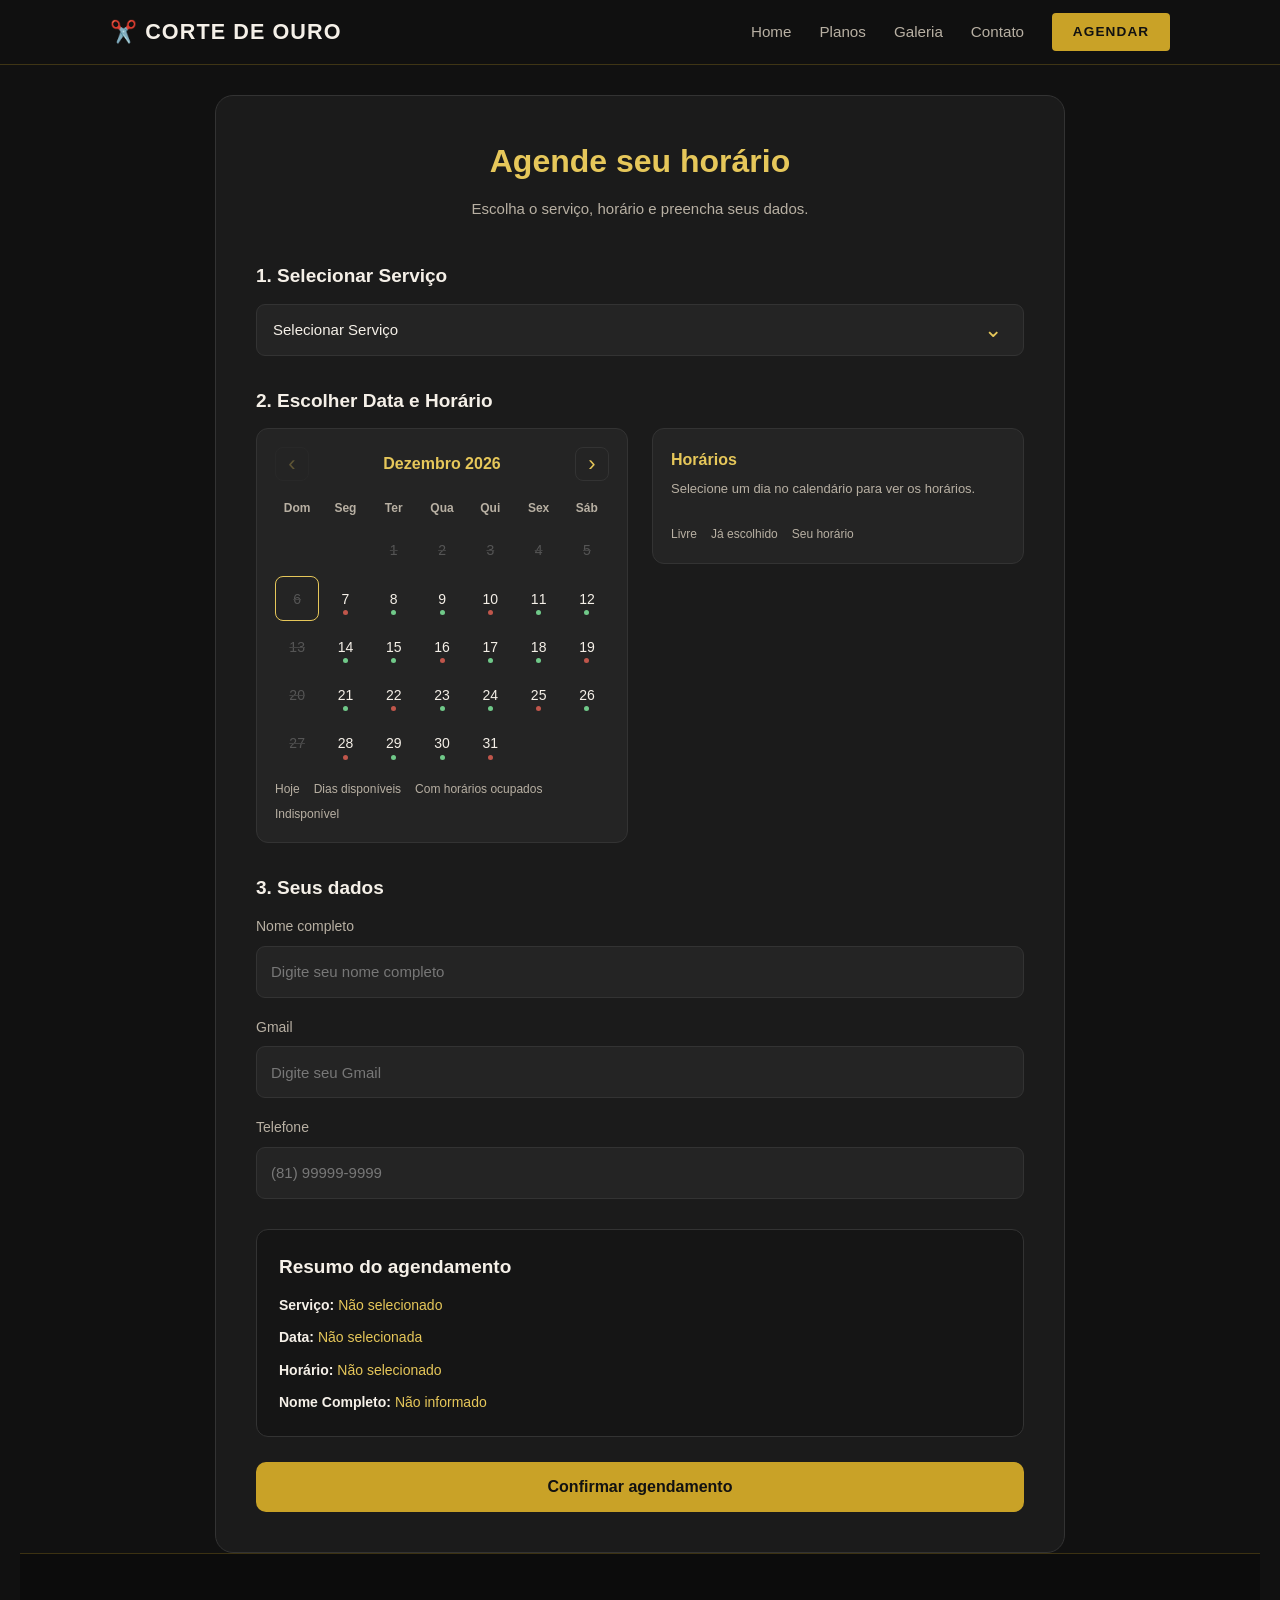
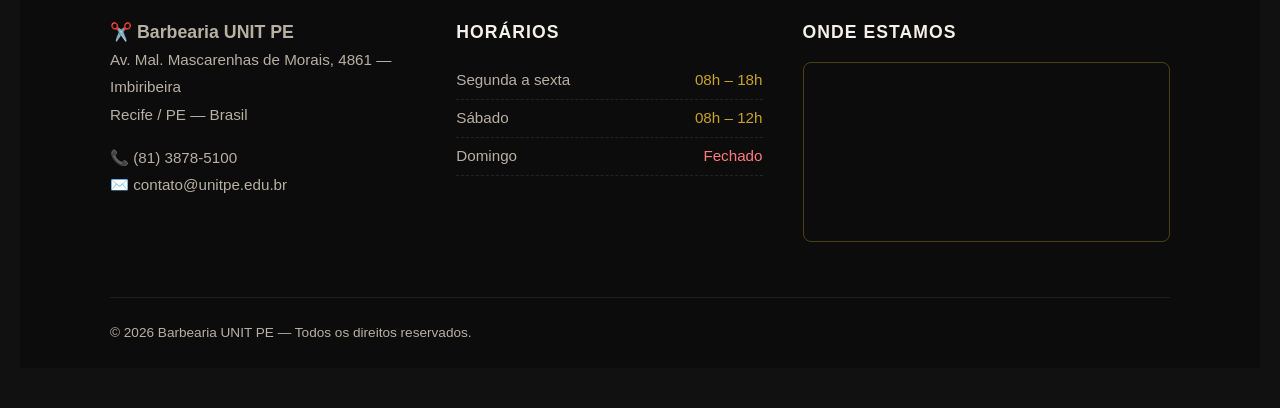
==== commit 3864565e: "atualizando navbar" ====
--- a/agendar.html
+++ b/agendar.html
@@ -22,9 +22,8 @@
 
             <nav class="navbar__menu" id="menu">
                 <a href="index.html">Home</a>
-                <a href="planos.html">Serviços</a>
+                <a href="planos.html">Planos</a>
                 <a href="galeria.html">Galeria</a>
-                <a href="index.html#sobre">Sobre</a>
                 <a href="index.html#contato">Contato</a>
                 <a href="agendar.html" class="btn btn--small">Agendar</a>
             </nav>
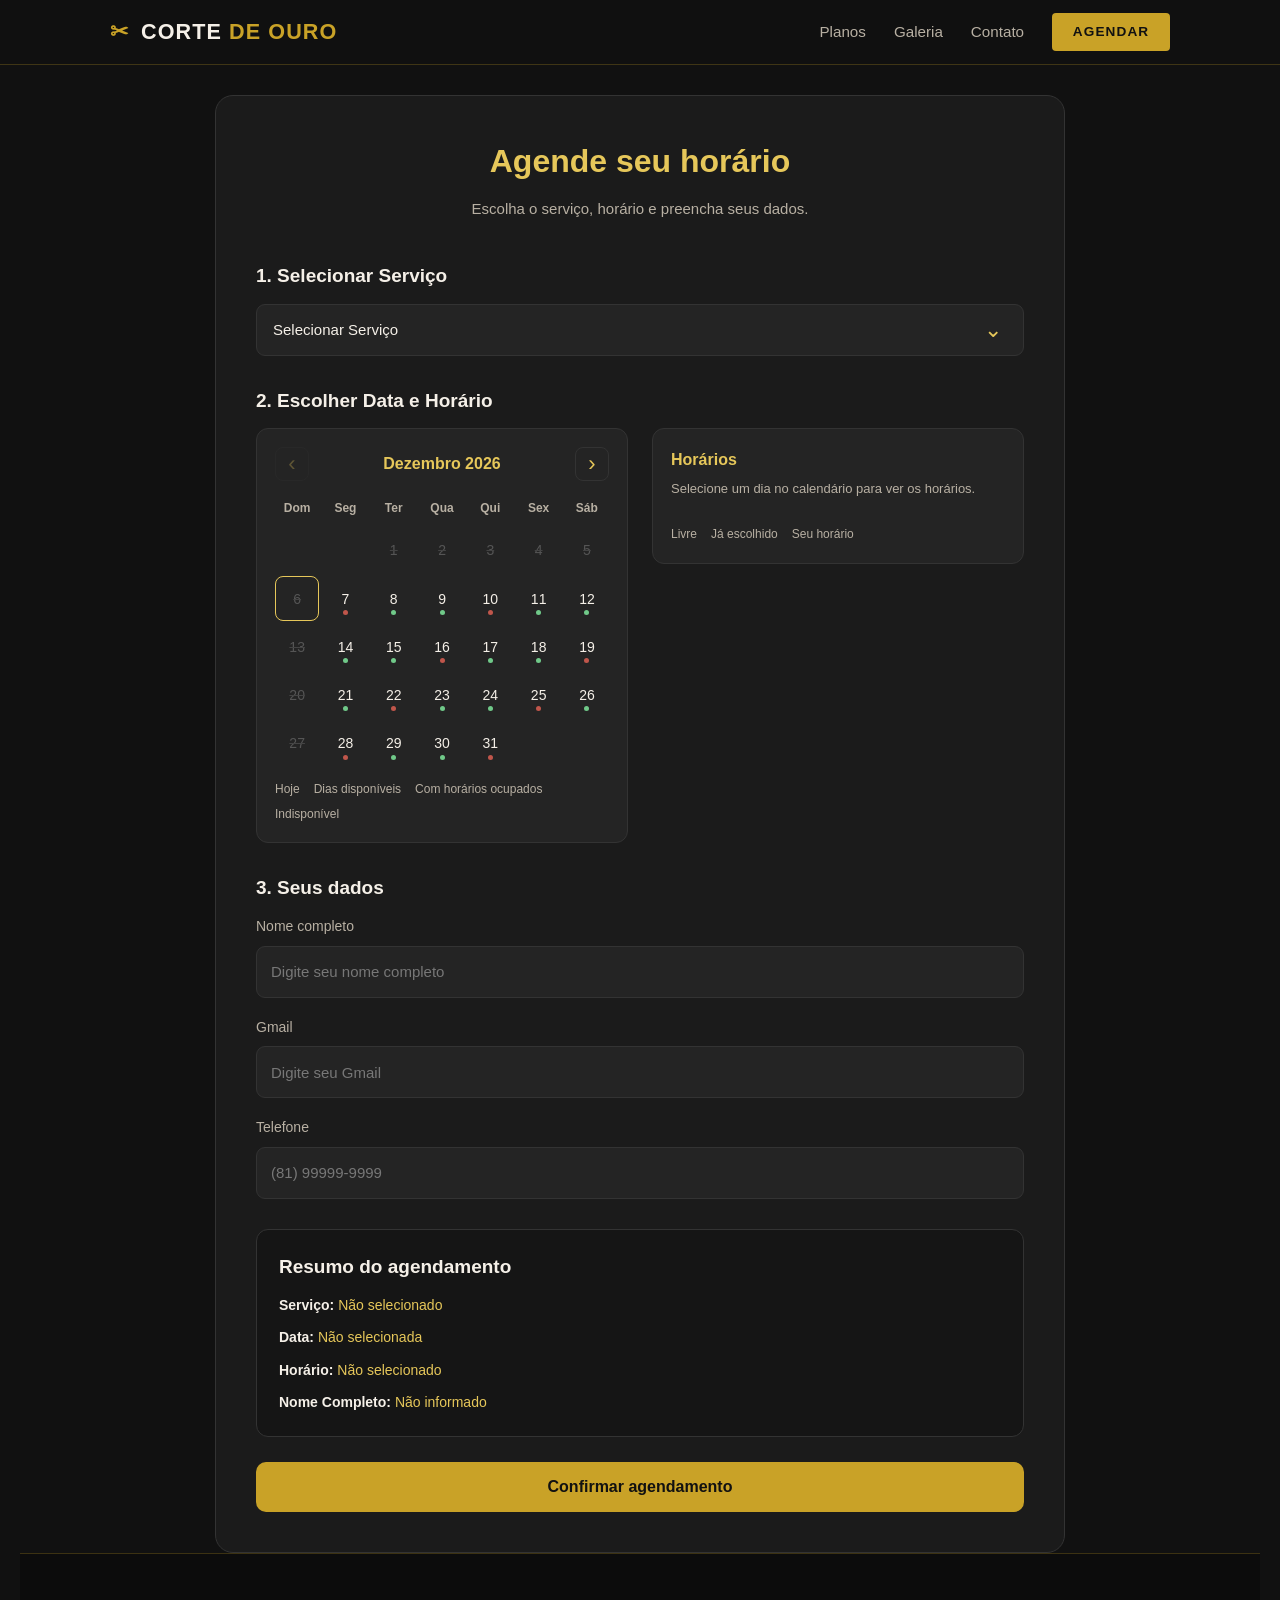
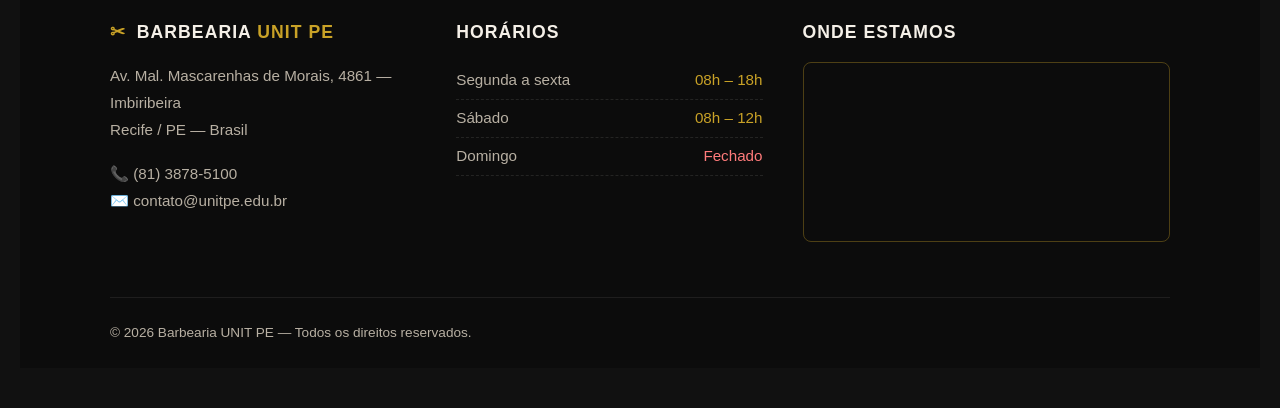
==== commit cf19e6ed: "atualizando footer e logo nav" ====
--- a/agendar.html
+++ b/agendar.html
@@ -16,16 +16,15 @@
     <!-- ===== NAVBAR ===== -->
     <header class="navbar" id="topo">
         <div class="container navbar__inner">
-            <a href="index.html" class="navbar__logo">
-                <span class="logo_icon">✂️</span> Corte <span class="logo_gold">de Ouro</span>
+            <a href="/index.html" class="navbar__logo">
+                <span class="logo__icon">✂</span> Corte <span class="logo__gold">de Ouro</span>
             </a>
 
             <nav class="navbar__menu" id="menu">
-                <a href="index.html">Home</a>
                 <a href="planos.html">Planos</a>
-                <a href="galeria.html">Galeria</a>
-                <a href="index.html#contato">Contato</a>
-                <a href="agendar.html" class="btn btn--small">Agendar</a>
+                <a href="/galeria.html">Galeria</a>
+                <a href="#contato">Contato</a>
+                <a href="/agendar.html" class="btn btn--small" target="_blank">Agendar</a>
             </nav>
 
             <button class="navbar__toggle" id="menu-toggle" aria-label="Abrir menu">
@@ -202,12 +201,14 @@
 
     </main>
 
+
     <footer class="footer" id="contato">
         <div class="container">
             <div class="footer__grid">
                 <div class="footer__coluna">
-                    <h3 class="footer_titulo"><span class="logoicon">✂️</span> Barbearia <span class="logo_gold">UNIT
-                            PE</span></h3>
+                    <h3 class="footer__titulo"><span class="logo__icon">✂</span> Barbearia <span class="logo__gold">UNIT
+                            PE</span>
+                    </h3>
                     <p class="footer__texto">
                         Av. Mal. Mascarenhas de Morais, 4861 — Imbiribeira<br />
                         Recife / PE — Brasil
@@ -237,7 +238,7 @@
             </div>
 
             <div class="footer__base">
-                <p>©️ 2026 Barbearia UNIT PE — Todos os direitos reservados.</p>
+                <p>© 2026 Barbearia UNIT PE — Todos os direitos reservados.</p>
             </div>
         </div>
     </footer>
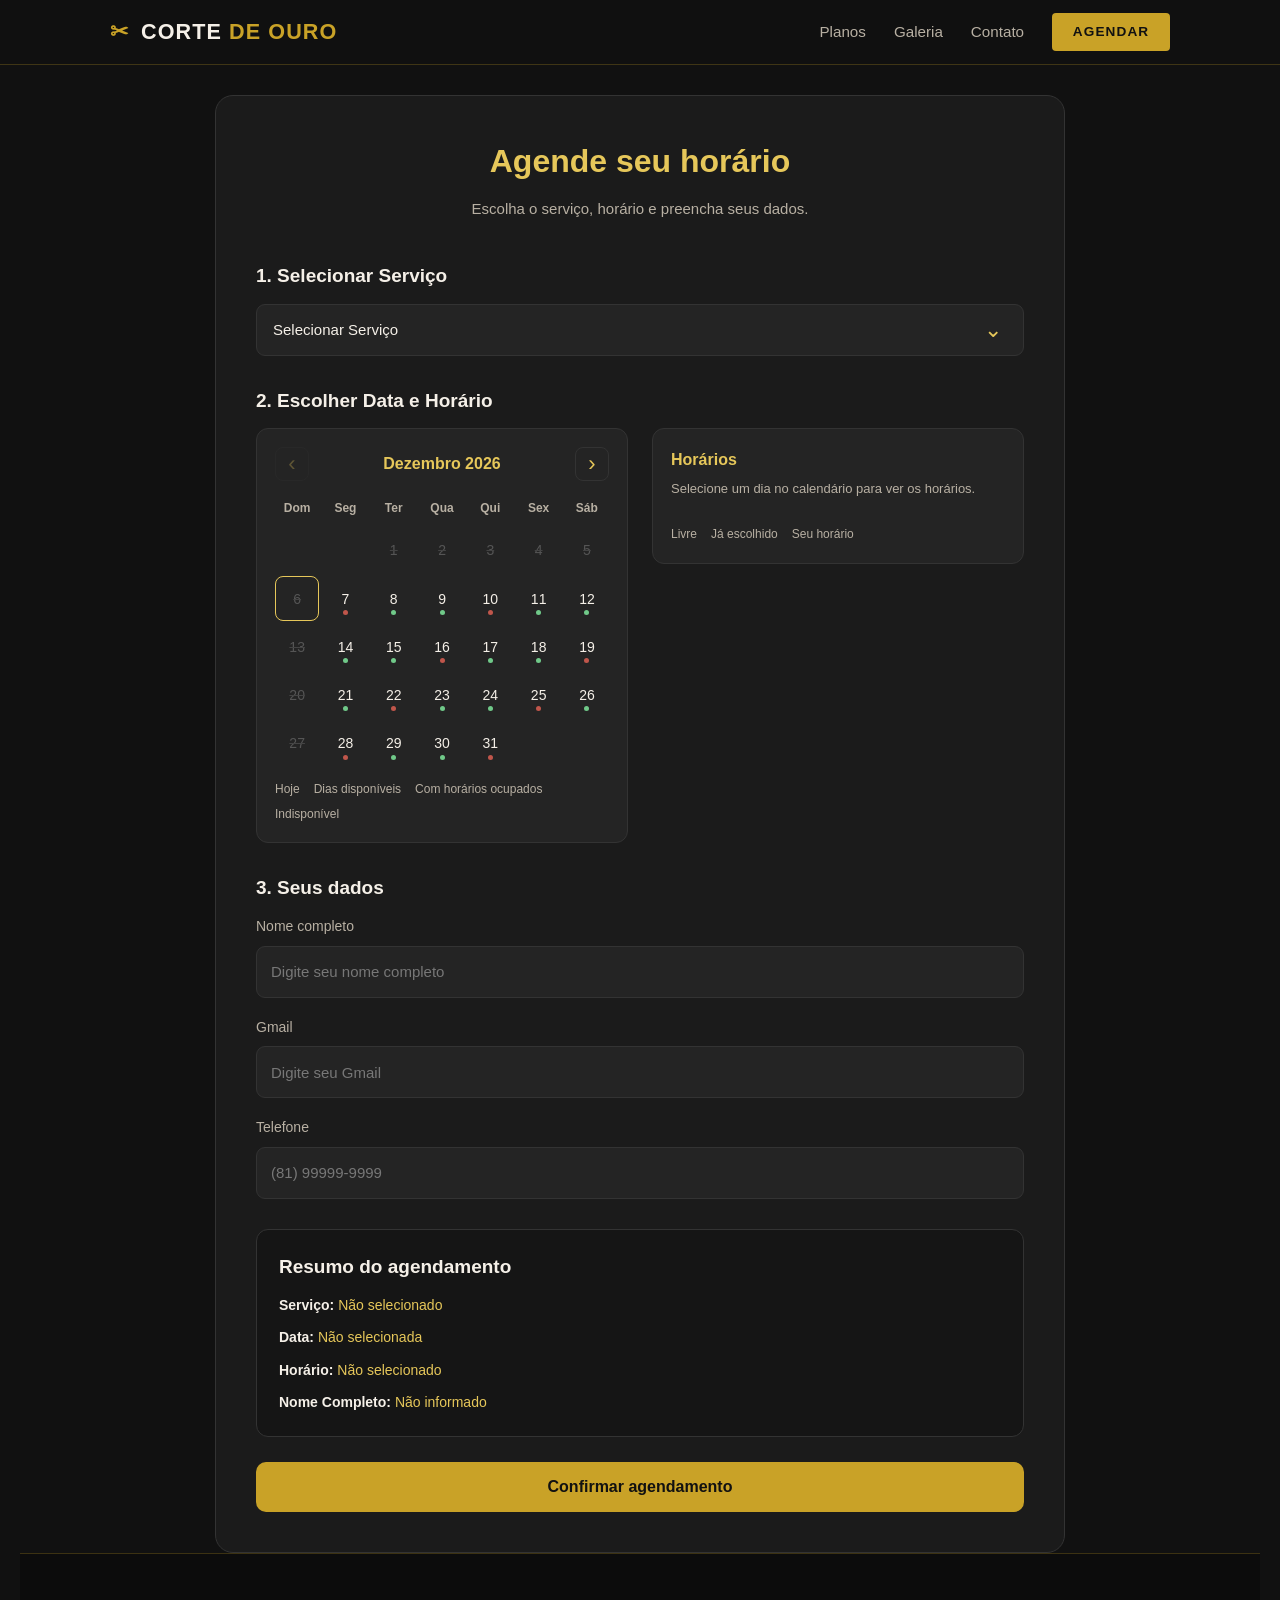
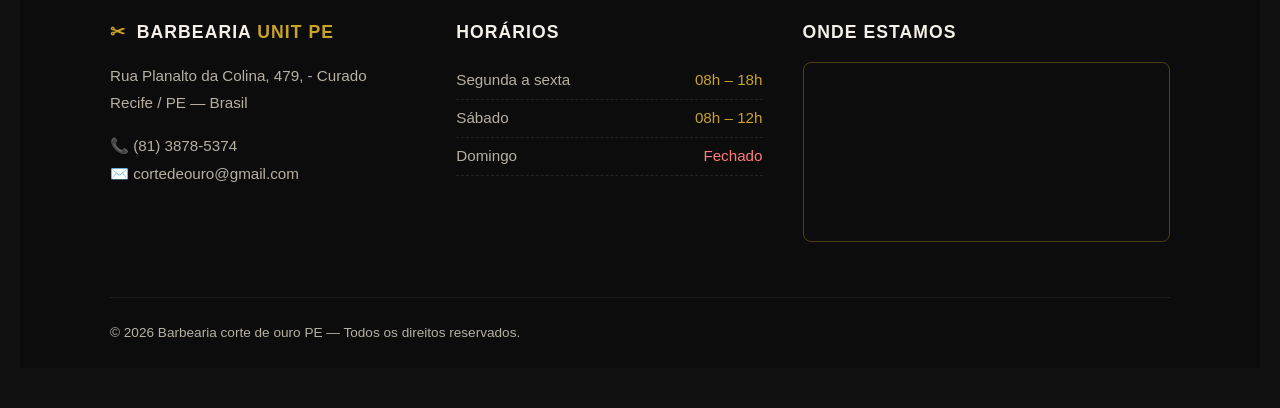
==== commit 91565d46: "Update contact information and footer text" ====
--- a/agendar.html
+++ b/agendar.html
@@ -210,12 +210,12 @@
                             PE</span>
                     </h3>
                     <p class="footer__texto">
-                        Av. Mal. Mascarenhas de Morais, 4861 — Imbiribeira<br />
+                        Rua Planalto da Colina, 479, - Curado <br />
                         Recife / PE — Brasil
                     </p>
                     <p class="footer__texto">
-                        📞 (81) 3878-5100<br />
-                        ✉️ contato@unitpe.edu.br
+                        📞 (81) 3878-5374<br />
+                        ✉️ cortedeouro@gmail.com
                     </p>
                 </div>
 
@@ -238,7 +238,7 @@
             </div>
 
             <div class="footer__base">
-                <p>© 2026 Barbearia UNIT PE — Todos os direitos reservados.</p>
+                <p>© 2026 Barbearia corte de ouro PE — Todos os direitos reservados.</p>
             </div>
         </div>
     </footer>
@@ -248,4 +248,4 @@
 
 </body>
 
-</html>+</html>
